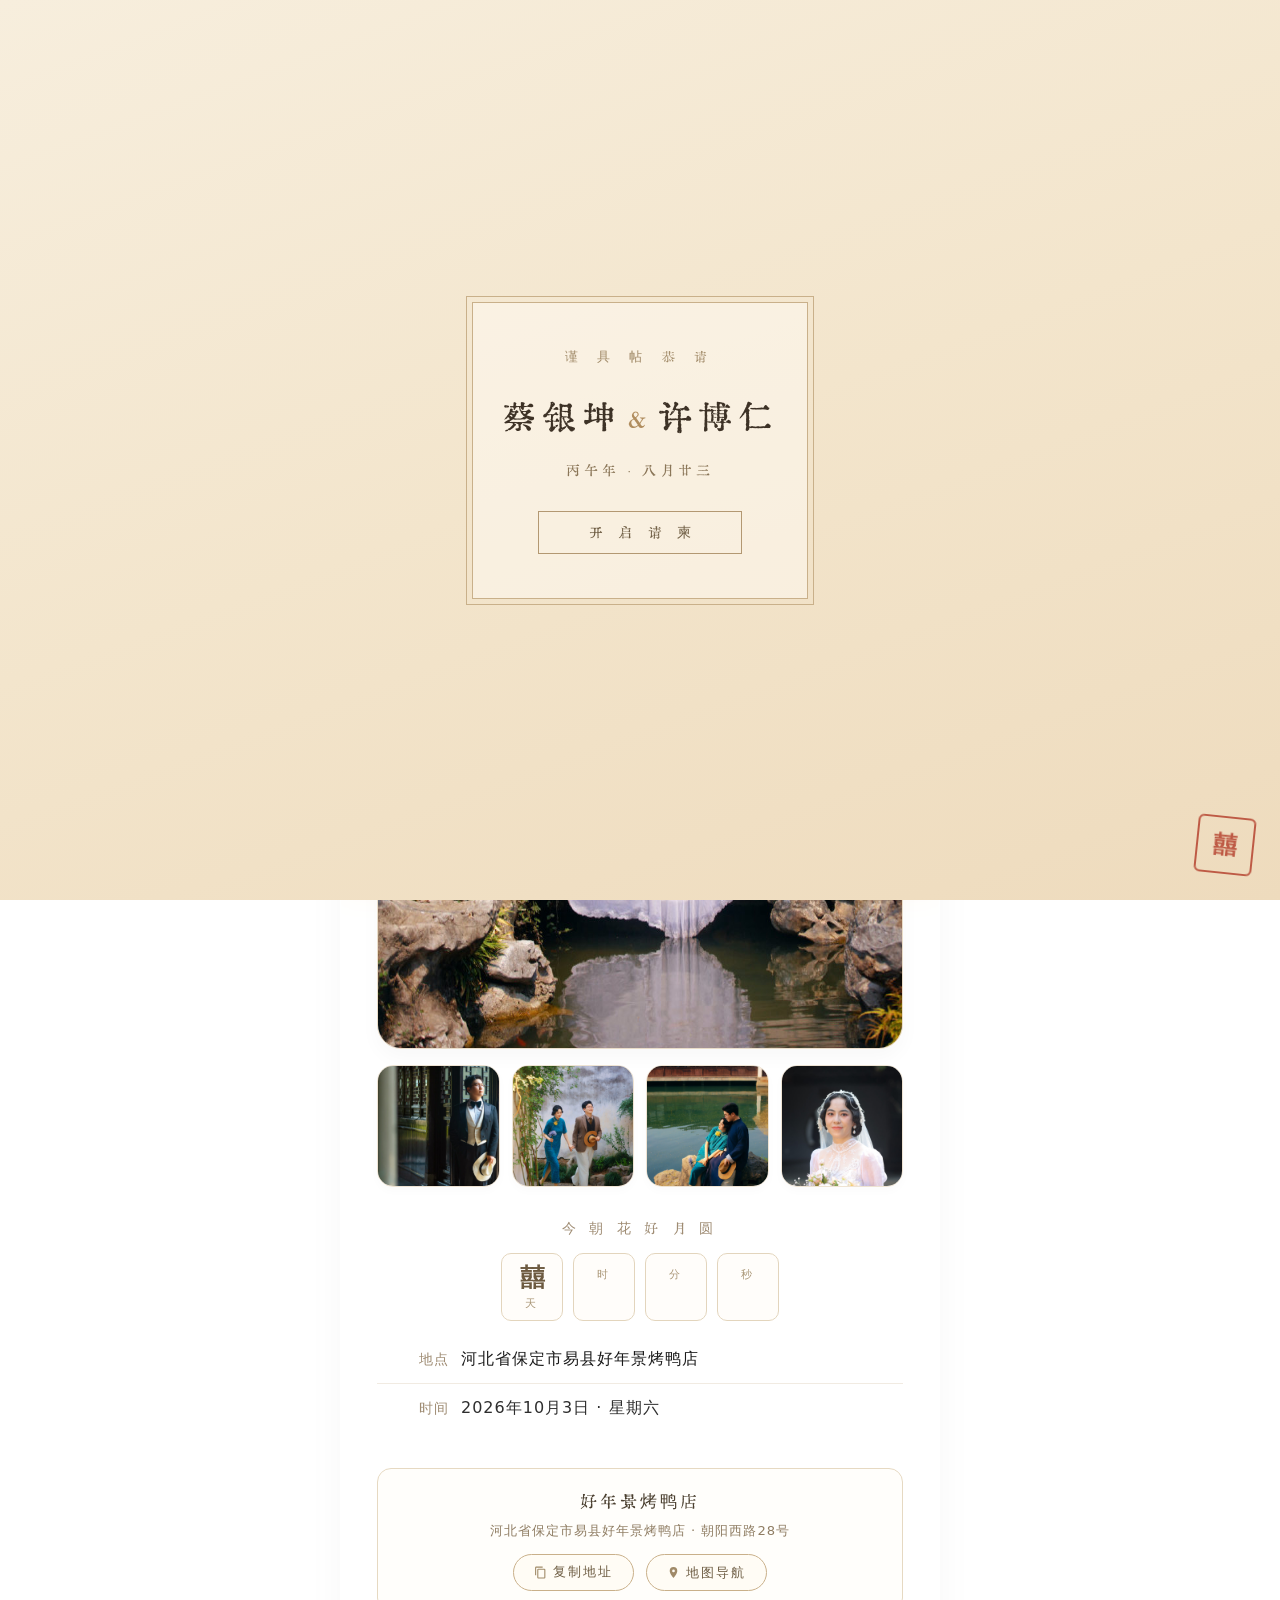
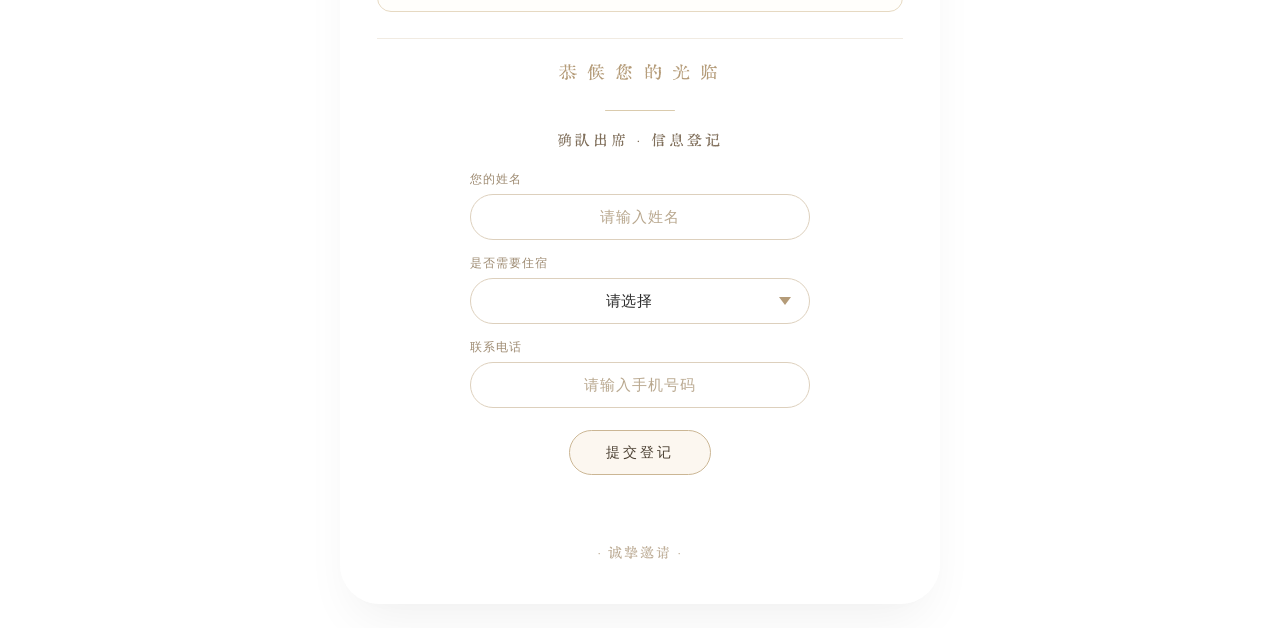
==== index.html @ 0b684275 "地图三选一导航、灯箱翻页修复、酒店名更正 - 导航按钮改为弹出底部选择层：高德/腾讯/百度三选一   （高德腾讯共用 GCJ-02 坐标，百度偏移为 BD-09；微信内无法   直接唤起 App，行业" ====
<!DOCTYPE html>
<html lang="zh-CN">
<head>
    <meta charset="UTF-8">
    <meta name="viewport" content="width=device-width, initial-scale=1.0, maximum-scale=1.0, user-scalable=yes">
    <title>许博仁 & 蔡银坤 · 婚礼邀请</title>
    <meta name="description" content="许博仁 & 蔡银坤 诚邀您参加我们的婚礼 — 2026年10月3日 · 河北省保定市易县好年景烤鸭店">
    <meta name="theme-color" content="#f9ecd9">
    <!-- favicon（内联，无需图片文件） -->
    <link rel="icon" href="data:image/svg+xml,<svg xmlns='http://www.w3.org/2000/svg' viewBox='0 0 100 100'><text y='.9em' font-size='90'>💍</text></svg>">
    <!-- 分享到微信 / QQ / iMessage 时的卡片信息 -->
    <meta property="og:title" content="许博仁 & 蔡银坤 · 婚礼邀请">
    <meta property="og:description" content="2026.10.03 · 河北省保定市易县好年景烤鸭店 · 恭候您的光临">
    <meta property="og:image" content="https://bonn12138.github.io/wedding/assets/images/main.jpg">
    <!-- 古风字体：汇文明朝体（自托管子集，仅加载页面用到的字） -->
    <link rel="stylesheet" href="assets/fonts/huiwen-mincho/index.css">
    <style>
        /* 全局重置 — 纯白到香槟色渐变背景 */
        * {
            margin: 0;
            padding: 0;
            box-sizing: border-box;
        }

        body {
            background: linear-gradient(180deg, #ffffff 0%, #fefcf8 30%, #fdf8f0 60%, #f9ecd9 100%);
            background-attachment: fixed;
            font-family: 'Inter', 'Helvetica Neue', 'PingFang SC', 'Microsoft YaHei', 'Noto Sans SC', system-ui, -apple-system, sans-serif;
            display: flex;
            align-items: center;
            justify-content: center;
            min-height: 100vh;
            padding: 24px 16px;
            line-height: 1.5;
            color: #2c2c2c;
            -webkit-font-smoothing: antialiased;
            -moz-osx-font-smoothing: grayscale;
        }

        /* 主卡片 — 半透明白，与渐变融合，纯净优雅 */
        .invitation-card {
            max-width: 600px;
            width: 100%;
            background-color: rgba(255, 255, 255, 0.78);
            backdrop-filter: blur(14px);
            -webkit-backdrop-filter: blur(14px);
            border-radius: 40px;
            box-shadow: 0 25px 50px -12px rgba(0, 0, 0, 0.06), 0 10px 30px -8px rgba(0, 0, 0, 0.02);
            padding: 44px 36px 40px;
            text-align: center;
            transition: all 0.2s ease;
            border: 1px solid rgba(255, 255, 255, 0.8);
        }

        /* 顶部装饰线 */
        .ornament {
            margin: 0 auto 28px;
            width: 48px;
            height: 2px;
            background: #d9c6a9;
            border-radius: 2px;
        }

        /* 新人姓名 — clamp 随屏自适应，窄屏自动缩小不折行 */
        .couple-names {
            font-size: clamp(1.55rem, 8vw, 3rem);
            font-weight: 400;
            letter-spacing: clamp(2px, 1.1vw, 5px);
            color: #1e1e1e;
            line-height: 1.2;
            margin-bottom: 16px;
            font-family: 'Huiwen Mincho', 'Cormorant Garamond', 'Times New Roman', 'Songti SC', serif;
            text-transform: uppercase;
            white-space: nowrap;
        }

        .couple-names span {
            display: inline-block;
            margin: 0 clamp(3px, 1.5vw, 8px);
            font-weight: 300;
            color: #c2a57a;
            font-size: 0.73em;
            transform: translateY(-2px);
        }

        /* 日期 */
        .wedding-date {
            font-size: 1.1rem;
            font-weight: 400;
            letter-spacing: 6px;
            color: #777;
            margin-bottom: 28px;
            text-transform: uppercase;
            font-family: 'Huiwen Mincho', 'Noto Serif SC', 'Songti SC', serif;
        }

        /* 农历日期行 — 香槟色调，柔和居中 */
        .lunar-date {
            font-size: 0.9rem;
            font-weight: 400;
            letter-spacing: 2px;
            color: #b49b78;
            margin-top: -16px;
            margin-bottom: 28px;
            font-family: 'Huiwen Mincho', 'Noto Serif SC', 'Songti SC', serif;
        }

        /* 照片区域 — 主次分明布局 */
        .photo-gallery {
            width: 100%;
            margin-bottom: 32px;
            display: flex;
            flex-direction: column;
            gap: 16px;
        }

        /* 主照片 — 有图时显示图片（框随图片比例自适应），无图时显示占位样式 */
        .main-photo {
            width: 100%;
            min-height: 280px;
            background: #faf5ed;
            border-radius: 24px;
            border: 1px solid #e9dcc8;
            box-shadow: 0 8px 20px rgba(0,0,0,0.03);
            display: flex;
            flex-direction: column;
            align-items: center;
            justify-content: center;
            color: #b5a18a;
            font-size: 1rem;
            letter-spacing: 1.5px;
            transition: transform 0.2s;
            padding: 20px;
            overflow: hidden;
        }

        .main-photo i {
            font-style: normal;
            font-size: 2.8rem;
            margin-bottom: 12px;
            color: #cdba9d;
            font-weight: 200;
            line-height: 1;
        }
        .main-photo span {
            font-size: 0.8rem;
            color: #bba88d;
        }

        /* 照片加载成功后的显示规则（主图与副图通用） */
        .main-photo img,
        .secondary-photo img {
            display: none;
            width: 100%;
            height: 100%;
            object-fit: cover;
        }
        /* 主图：高度跟随图片比例自适应（副图仍固定 1:1 方框裁切） */
        .main-photo img {
            height: auto;
        }
        .main-photo.has-photo,
        .secondary-photo.has-photo {
            padding: 0;
            background: none;
        }
        .main-photo.has-photo img,
        .secondary-photo.has-photo img {
            display: block;
        }
        .main-photo.has-photo :not(img),
        .secondary-photo.has-photo :not(img) {
            display: none;
        }

        /* 次要照片 — 四张整齐排列 */
        .secondary-photos {
            display: grid;
            grid-template-columns: repeat(4, 1fr);
            gap: 12px;
            width: 100%;
        }

        .secondary-photo {
            aspect-ratio: 1 / 1;
            background: #faf7f0;
            border-radius: 16px;
            border: 1px solid #eee3d3;
            display: flex;
            flex-direction: column;
            align-items: center;
            justify-content: center;
            color: #b5a18a;
            font-size: 0.65rem;
            letter-spacing: 1px;
            box-shadow: 0 4px 10px rgba(0,0,0,0.02);
            transition: transform 0.2s;
            padding: 8px;
            text-align: center;
            overflow: hidden;
        }

        .secondary-photo i {
            font-style: normal;
            font-size: 1.5rem;
            margin-bottom: 4px;
            color: #cdba9d;
            font-weight: 200;
        }

        .secondary-photo span {
            font-size: 0.6rem;
            color: #bbaa93;
            line-height: 1.3;
        }

        /* 婚礼信息 */
        .details {
            text-align: left;
            margin-bottom: 28px;
            background: transparent;
            padding: 8px 0;
        }

        .detail-item {
            display: flex;
            align-items: baseline;
            justify-content: center;
            gap: 12px;
            font-size: 1rem;
            padding: 12px 0;
            color: #3a3a3a;
            border-bottom: 1px solid rgba(210, 190, 160, 0.3);
        }

        .detail-item:last-of-type {
            border-bottom: none;
        }

        .detail-label {
            font-weight: 500;
            letter-spacing: 1px;
            color: #9e8b72;
            min-width: 72px;
            text-align: right;
            font-size: 0.9rem;
        }

        .detail-value {
            font-weight: 400;
            color: #2e2e2e;
            letter-spacing: 1px;
            text-align: left;
            flex: 1;
        }

        .location-highlight {
            font-weight: 500;
            color: #1a1a1a;
        }

        /* 恭候光临 — 独立香槟色居中区块 */
        .greeting-line {
            margin: 20px 0 10px;
            font-size: 1.1rem;
            letter-spacing: 3px;
            color: #b49b78;      /* 香槟色调 */
            font-weight: 400;
            text-align: center;  /* 居中 */
            border-top: 1px solid rgba(210, 190, 160, 0.3);
            padding-top: 20px;
            font-family: 'Huiwen Mincho', 'Noto Serif SC', 'Songti SC', serif;
        }

        /* 右上角背景音乐浮动按钮 — 封面开启后再浮现 */
        .music-btn {
            position: fixed;
            top: 18px;
            right: 18px;
            width: 42px;
            height: 42px;
            border-radius: 50%;
            background: rgba(255, 255, 255, 0.72);
            backdrop-filter: blur(10px);
            -webkit-backdrop-filter: blur(10px);
            border: 1px solid rgba(217, 198, 169, 0.85);
            display: flex;
            align-items: center;
            justify-content: center;
            cursor: pointer;
            z-index: 850;              /* 高于花瓣层(800)，低于灯箱(950) */
            box-shadow: 0 4px 14px rgba(0, 0, 0, 0.07);
            user-select: none;
            -webkit-tap-highlight-color: transparent;
            opacity: 0;
            visibility: hidden;
            /* 开启封面后延迟浮现（等封面淡出完成），延迟只作用于 opacity/visibility */
            transition: opacity 0.5s ease 0.9s, visibility 0.5s ease 0.9s,
                        background 0.25s ease, border-color 0.25s ease, transform 0.25s ease;
        }

        body.cover-opened .music-btn {
            opacity: 1;
            visibility: visible;
        }

        .music-btn:hover {
            background: rgba(255, 252, 246, 0.92);
            border-color: #bfa888;
        }

        .music-btn:active {
            transform: scale(0.94);
        }

        .music-btn svg {
            width: 18px;
            height: 18px;
            fill: #b49b78;
            opacity: 0.55;
            transition: opacity 0.25s ease;
        }

        /* 播放中：音符点亮并旋转 */
        .music-btn.playing svg {
            opacity: 1;
            animation: music-spin 4s linear infinite;
        }

        @keyframes music-spin {
            from { transform: rotate(0deg); }
            to { transform: rotate(360deg); }
        }

        .divider-light {
            width: 70px;
            height: 1.5px;
            background: #dacbad;
            margin: 24px auto 18px;
            border-radius: 1px;
        }

        /* RSVP 区域 */
        .rsvp-section {
            margin-top: 8px;
        }

        .rsvp-title {
            font-size: 0.95rem;
            letter-spacing: 3px;
            color: #7f6e5a;
            margin-bottom: 18px;
            font-weight: 400;
            text-transform: uppercase;
            font-family: 'Huiwen Mincho', 'Noto Serif SC', 'Songti SC', serif;
        }

        .form-grid {
            display: flex;
            flex-direction: column;
            gap: 14px;
            align-items: center;
        }

        .input-row {
            display: flex;
            flex-direction: column;
            width: 100%;
            max-width: 340px;
            gap: 6px;
        }

        .input-label {
            font-size: 0.75rem;
            letter-spacing: 1px;
            color: #9e8b72;
            text-align: left;
        }

        .name-input,
        .phone-input,
        .select-input {
            width: 100%;
            padding: 13px 18px;
            border: 1px solid #ddd0bd;
            border-radius: 40px;
            font-size: 0.95rem;
            letter-spacing: 0.5px;
            text-align: center;
            background: rgba(255, 255, 255, 0.8);
            color: #2c2c2c;
            outline: none;
            transition: all 0.25s ease;
            font-family: inherit;
            backdrop-filter: blur(4px);
            appearance: none;
            -webkit-appearance: none;
            cursor: pointer;
        }

        .name-input::placeholder,
        .phone-input::placeholder {
            color: #b9a88f;
            letter-spacing: 1px;
            font-weight: 300;
        }

        .name-input:focus,
        .phone-input:focus,
        .select-input:focus {
            border-color: #bfa888;
            background: #ffffff;
            box-shadow: 0 0 0 4px rgba(190, 168, 136, 0.1);
        }

        .select-input {
            background-image: url('data:image/svg+xml;utf8,<svg xmlns="http://www.w3.org/2000/svg" width="12" height="8" viewBox="0 0 12 8"><path fill="%23b49b78" d="M6 8L0 0h12z"/></svg>');
            background-repeat: no-repeat;
            background-position: right 18px center;
            padding-right: 40px;
        }

        .submit-btn {
            background: #ffffffd9;
            border: 1px solid #cbb694;
            color: #4a3f31;
            padding: 12px 36px;
            border-radius: 40px;
            font-size: 0.9rem;
            letter-spacing: 3px;
            font-weight: 500;
            cursor: pointer;
            transition: all 0.3s ease;
            text-transform: uppercase;
            background: #fcf7f0;
            margin-top: 8px;
            width: fit-content;
            font-family: inherit;
            backdrop-filter: blur(4px);
        }

        .submit-btn:hover {
            background: #f7efe4;
            border-color: #ae9472;
            letter-spacing: 4px;
        }

        .submit-btn:active {
            background: #efe3d3;
            transform: scale(0.98);
        }

        .submit-btn:disabled {
            opacity: 0.6;
            cursor: wait;
            letter-spacing: 3px;
        }

        .submission-message {
            margin-top: 18px;
            font-size: 0.85rem;
            color: #6b5d4b;
            letter-spacing: 1px;
            min-height: 24px;
            transition: opacity 0.3s;
            text-align: center;
        }

        .footer-note {
            margin-top: 26px;
            font-size: 0.85rem;
            letter-spacing: 2px;
            color: #bcab94;
            text-transform: uppercase;
            font-family: 'Huiwen Mincho', 'Noto Serif SC', 'Songti SC', serif;
        }

        /* ===== 中式古典元素 ===== */

        /* 开屏封面 — 卷轴信封 */
        .cover-screen {
            position: fixed;
            inset: 0;
            z-index: 900;
            display: flex;
            align-items: center;
            justify-content: center;
            background: linear-gradient(160deg, #f7eedd 0%, #f3e5cc 50%, #eedbbd 100%);
            transition: opacity 0.9s ease, visibility 0.9s;
        }

        .cover-screen.opened {
            opacity: 0;
            visibility: hidden;
            pointer-events: none;
        }

        .cover-inner {
            text-align: center;
            padding: 48px 32px;
            max-width: 400px;
            width: 100%;
            animation: cover-in 1.4s ease both;
        }

        @keyframes cover-in {
            from { opacity: 0; transform: translateY(26px) scale(0.97); }
            to { opacity: 1; transform: none; }
        }

        .cover-frame {
            border: 1px solid #c9b08a;
            outline: 1px solid #c9b08a;
            outline-offset: 5px;
            padding: 44px 28px;
            background: rgba(255, 252, 245, 0.5);
        }

        .cover-kicker {
            font-size: 0.8rem;
            letter-spacing: 8px;
            color: #a08a68;
            margin-bottom: 26px;
            font-family: 'Huiwen Mincho', 'Noto Serif SC', serif;
        }

        .cover-names {
            font-size: 2.1rem;
            letter-spacing: 6px;
            color: #3d3226;
            margin-bottom: 8px;
            font-family: 'Huiwen Mincho', 'Noto Serif SC', serif;
            white-space: nowrap;
        }

        .cover-names .amp {
            color: #b08d5e;
            font-size: 0.72em;
            margin: 0 6px;
        }

        .cover-date {
            font-size: 0.85rem;
            letter-spacing: 4px;
            color: #8a7658;
            margin-top: 18px;
            font-family: 'Huiwen Mincho', 'Noto Serif SC', serif;
        }

        .cover-open-btn {
            margin-top: 30px;
            padding: 11px 44px;
            background: transparent;
            border: 1px solid #b39872;
            color: #6d5c42;
            font-size: 0.9rem;
            letter-spacing: 6px;
            font-family: 'Huiwen Mincho', 'Noto Serif SC', serif;
            cursor: pointer;
            transition: all 0.3s ease;
            text-indent: 6px; /* 抵消 letter-spacing 让文字视觉居中 */
        }

        .cover-open-btn:hover {
            background: rgba(179, 152, 114, 0.12);
            letter-spacing: 8px;
        }

        .cover-seal {
            position: absolute;
            right: 26px;
            bottom: 26px;
            width: 58px;
            height: 58px;
            border: 2px solid #b5432f;
            border-radius: 6px;
            color: #b5432f;
            font-size: 1.5rem;
            font-weight: 700;
            display: flex;
            align-items: center;
            justify-content: center;
            transform: rotate(6deg);
            font-family: 'Huiwen Mincho', 'Noto Serif SC', serif;
            opacity: 0.85;
            user-select: none;
        }

        /* 卷轴展开后的入场 */
        .invitation-card {
            animation: card-rise 1s ease both;
            animation-delay: 0.15s;
        }

        .cover-screen.opened ~ main.invitation-card,
        body.cover-opened .invitation-card {
            animation: card-rise 1.1s cubic-bezier(0.22, 0.8, 0.36, 1) both;
        }

        @keyframes card-rise {
            from { opacity: 0; transform: translateY(40px); }
            to { opacity: 1; transform: none; }
        }

        /* 飘落花瓣画布 */
        #petalsCanvas {
            position: fixed;
            inset: 0;
            z-index: 800;
            pointer-events: none;
            display: none;
        }

        /* 倒计时 */
        .countdown-section {
            margin: 26px 0 6px;
            text-align: center;
        }

        .countdown-title {
            font-size: 0.85rem;
            letter-spacing: 5px;
            color: #9e8b72;
            margin-bottom: 14px;
            font-family: 'Huiwen Mincho', 'Noto Serif SC', serif;
        }

        .countdown-grid {
            display: flex;
            justify-content: center;
            gap: 10px;
        }

        .count-cell {
            min-width: 62px;
            padding: 10px 6px 8px;
            background: rgba(255, 253, 248, 0.75);
            border: 1px solid #e3d5bd;
            border-radius: 10px;
        }

        .count-num {
            font-size: 1.55rem;
            font-weight: 600;
            color: #6d5a40;
            line-height: 1.15;
            font-variant-numeric: tabular-nums;
            font-family: 'Huiwen Mincho', 'Noto Serif SC', serif;
        }

        .count-label {
            font-size: 0.68rem;
            letter-spacing: 3px;
            color: #ab9878;
            margin-top: 3px;
        }

        /* 地址卡 + 导航 */
        .venue-card {
            margin: 6px 0 26px;
            padding: 20px 22px;
            border: 1px solid #e6d9c2;
            border-radius: 14px;
            background: rgba(255, 253, 248, 0.6);
            text-align: center;
        }

        .venue-name {
            font-size: 1.05rem;
            letter-spacing: 3px;
            color: #4a3f2f;
            margin-bottom: 6px;
            font-family: 'Huiwen Mincho', 'Noto Serif SC', serif;
        }

        .venue-addr {
            font-size: 0.82rem;
            color: #8f7d63;
            letter-spacing: 1px;
            margin-bottom: 14px;
        }

        .venue-actions {
            display: flex;
            justify-content: center;
            gap: 12px;
            flex-wrap: wrap;
        }

        .venue-btn {
            display: inline-flex;
            align-items: center;
            gap: 6px;
            padding: 8px 20px;
            font-size: 0.8rem;
            letter-spacing: 2px;
            border-radius: 30px;
            border: 1px solid #c9b08a;
            background: rgba(255, 252, 246, 0.9);
            color: #6d5c42;
            cursor: pointer;
            transition: all 0.25s ease;
            text-decoration: none;
            -webkit-tap-highlight-color: transparent;
            font-family: inherit;
        }

        .venue-btn:hover {
            background: #f7efdf;
            border-color: #b39872;
        }

        .venue-btn:active {
            transform: scale(0.96);
        }

        .venue-btn svg {
            width: 13px;
            height: 13px;
            fill: #a08a68;
        }

        /* 照片灯箱 */
        .lightbox {
            position: fixed;
            inset: 0;
            z-index: 950;
            background: rgba(24, 20, 14, 0.92);
            display: none;
            align-items: center;
            justify-content: center;
            flex-direction: column;
            padding: 20px;
        }

        .lightbox.show {
            display: flex;
            animation: lb-in 0.3s ease;
        }

        @keyframes lb-in {
            from { opacity: 0; }
            to { opacity: 1; }
        }

        .lightbox img {
            max-width: 100%;
            max-height: 76vh;
            border-radius: 8px;
            box-shadow: 0 18px 60px rgba(0, 0, 0, 0.5);
            object-fit: contain;
        }

        .lightbox-caption {
            color: #cbb994;
            font-size: 0.82rem;
            letter-spacing: 3px;
            margin-top: 16px;
            font-family: 'Huiwen Mincho', 'Noto Serif SC', serif;
        }

        .lightbox-close {
            position: absolute;
            top: 18px;
            right: 20px;
            width: 38px;
            height: 38px;
            border-radius: 50%;
            border: 1px solid rgba(203, 185, 148, 0.5);
            background: rgba(255, 255, 255, 0.08);
            color: #d8c8a4;
            font-size: 1.15rem;
            line-height: 1;
            cursor: pointer;
        }

        .lightbox-nav {
            position: absolute;
            top: 50%;
            transform: translateY(-50%);
            width: 42px;
            height: 42px;
            border-radius: 50%;
            border: 1px solid rgba(203, 185, 148, 0.4);
            background: rgba(255, 255, 255, 0.08);
            color: #d8c8a4;
            font-size: 1.2rem;
            cursor: pointer;
        }

        .lightbox-prev { left: 14px; }
        .lightbox-next { right: 14px; }

        /* 可点击照片的提示光标 */
        .main-photo.has-photo,
        .secondary-photo.has-photo {
            cursor: zoom-in;
        }

        /* 地图选择层 */
        .map-picker {
            position: fixed;
            inset: 0;
            z-index: 960;
            background: rgba(24, 20, 14, 0.55);
            display: none;
            align-items: flex-end;
            justify-content: center;
        }

        .map-picker.show {
            display: flex;
            animation: mp-in 0.25s ease;
        }

        @keyframes mp-in {
            from { opacity: 0; }
            to { opacity: 1; }
        }

        .map-picker-panel {
            background: #fffcf5;
            width: 100%;
            max-width: 420px;
            border-radius: 22px 22px 0 0;
            padding: 26px 22px 20px;
            text-align: center;
            animation: mp-up 0.3s ease;
        }

        @keyframes mp-up {
            from { transform: translateY(40px); }
            to { transform: none; }
        }

        .map-picker-title {
            font-size: 0.9rem;
            letter-spacing: 4px;
            color: #6d5c42;
            margin-bottom: 20px;
            font-family: 'Huiwen Mincho', 'Noto Serif SC', serif;
        }

        .map-picker-list {
            display: flex;
            flex-direction: column;
            gap: 10px;
        }

        .map-picker-list a {
            display: flex;
            align-items: center;
            gap: 14px;
            padding: 13px 18px;
            border: 1px solid #e6d9c2;
            border-radius: 14px;
            text-decoration: none;
            background: rgba(255, 255, 255, 0.7);
            transition: background 0.2s ease;
        }

        .map-picker-list a:hover {
            background: #f7efdf;
        }

        .map-icon {
            width: 38px;
            height: 38px;
            border-radius: 10px;
            color: #fff;
            font-size: 1.05rem;
            font-weight: 600;
            display: flex;
            align-items: center;
            justify-content: center;
            flex-shrink: 0;
        }

        .map-amap { background: #0095ff; }
        .map-qq   { background: #12c2a3; }
        .map-baidu { background: #3385ff; }

        .map-name {
            font-size: 0.95rem;
            letter-spacing: 2px;
            color: #3d3226;
        }

        .map-picker-cancel {
            margin-top: 14px;
            width: 100%;
            padding: 11px;
            border: none;
            border-radius: 14px;
            background: transparent;
            color: #a08a68;
            font-size: 0.9rem;
            letter-spacing: 4px;
            cursor: pointer;
            font-family: inherit;
        }

        .map-picker-cancel:hover {
            background: rgba(160, 138, 104, 0.08);
        }

        /* 响应式 — 姓名字号已由 clamp 自适应，此处不再覆盖 */
        @media (max-width: 480px) {
            .invitation-card {
                padding: 36px 22px 32px;
                border-radius: 28px;
            }
            .wedding-date {
                font-size: 0.9rem;
                letter-spacing: 4px;
            }
            .lunar-date {
                font-size: 0.8rem;
                margin-top: -12px;
                margin-bottom: 24px;
            }
            .main-photo {
                min-height: 220px;
            }
            .secondary-photos {
                gap: 8px;
            }
            .detail-item {
                flex-wrap: wrap;
                justify-content: center;
                gap: 8px;
            }
            .detail-label {
                min-width: auto;
                text-align: center;
                width: 100%;
                margin-bottom: -6px;
            }
            .detail-value {
                text-align: center;
                width: 100%;
            }
            .greeting-line {
                font-size: 1rem;
                letter-spacing: 2px;
            }
            .input-row {
                max-width: 280px;
            }
        }
    </style>
</head>
<body>
    <!-- 开屏封面：卷轴信封，点击「开启」进入请柬并播放音乐 -->
    <div class="cover-screen" id="coverScreen">
        <div class="cover-inner">
            <div class="cover-frame">
                <div class="cover-kicker">谨 具 帖 恭 请</div>
                <div class="cover-names">蔡银坤<span class="amp">&</span>许博仁</div>
                <div class="cover-date">丙午年 · 八月廿三</div>
                <button class="cover-open-btn" id="coverOpenBtn" type="button">开 启 请 柬</button>
            </div>
        </div>
        <div class="cover-seal">囍</div>
    </div>

    <!-- 飘落花瓣画布 -->
    <canvas id="petalsCanvas"></canvas>

    <main class="invitation-card">
        <div class="ornament"></div>

        <!-- 新人姓名 许博仁 & 蔡银坤 -->
        <h1 class="couple-names">
            蔡银坤 <span>&</span> 许博仁 
        </h1>

        <!-- 日期 2026.10.03 及农历 -->
        <div class="wedding-date">
            2026.10.03
        </div>
        <div class="lunar-date">
            农历丙午年 八月廿三 · 星期六
        </div>

        <!-- 照片区域：把照片放入 assets/images/ 即自动显示，无图时显示占位样式 -->
        <div class="photo-gallery" id="photoGallery">
            <div class="main-photo" data-lb="0">
                <img src="assets/images/main.jpg" alt="许博仁与蔡银坤的婚纱照"
                     onload="this.parentElement.classList.add('has-photo')" onerror="this.remove()">
                <i>🖼️</i>
                <span class="ph-text">主婚纱照预留</span>
                <span>放入 assets/images/main.jpg（建议竖版 800×1200）</span>
            </div>
            <div class="secondary-photos">
                <div class="secondary-photo" data-lb="1">
                    <img src="assets/images/photo1.jpg" alt="婚纱照一"
                         onload="this.parentElement.classList.add('has-photo')" onerror="this.remove()">
                    <i>🖼️</i>
                    <span>照片1</span>
                </div>
                <div class="secondary-photo" data-lb="2">
                    <img src="assets/images/photo2.jpg" alt="婚纱照二"
                         onload="this.parentElement.classList.add('has-photo')" onerror="this.remove()">
                    <i>🖼️</i>
                    <span>照片2</span>
                </div>
                <div class="secondary-photo" data-lb="3">
                    <img src="assets/images/photo3.jpg" alt="婚纱照三"
                         onload="this.parentElement.classList.add('has-photo')" onerror="this.remove()">
                    <i>🖼️</i>
                    <span>照片3</span>
                </div>
                <div class="secondary-photo" data-lb="4">
                    <img src="assets/images/photo4.jpg" alt="婚纱照四"
                         onload="this.parentElement.classList.add('has-photo')" onerror="this.remove()">
                    <i>🖼️</i>
                    <span>照片4</span>
                </div>
            </div>
        </div>

        <!-- 婚礼倒计时 -->
        <div class="countdown-section" id="countdownSection">
            <div class="countdown-title">距 花 期 还 有</div>
            <div class="countdown-grid">
                <div class="count-cell"><div class="count-num" id="cdDays">--</div><div class="count-label">天</div></div>
                <div class="count-cell"><div class="count-num" id="cdHours">--</div><div class="count-label">时</div></div>
                <div class="count-cell"><div class="count-num" id="cdMins">--</div><div class="count-label">分</div></div>
                <div class="count-cell"><div class="count-num" id="cdSecs">--</div><div class="count-label">秒</div></div>
            </div>
        </div>

        <!-- 婚礼信息 -->
        <div class="details">
            <div class="detail-item">
                <span class="detail-label">地点</span>
                <span class="detail-value location-highlight">河北省保定市易县好年景烤鸭店</span>
            </div>
            <div class="detail-item">
                <span class="detail-label">时间</span>
                <span class="detail-value">2026年10月3日 · 星期六</span>
            </div>
        </div>

        <!-- 地址卡：复制地址 + 一键导航 -->
        <div class="venue-card">
            <div class="venue-name">好年景烤鸭店</div>
            <div class="venue-addr" id="venueAddr">河北省保定市易县</div>
            <div class="venue-actions">
                <button class="venue-btn" id="copyAddrBtn" type="button">
                    <svg viewBox="0 0 24 24"><path d="M16 1H4a2 2 0 0 0-2 2v14h2V3h12V1zm3 4H8a2 2 0 0 0-2 2v14a2 2 0 0 0 2 2h11a2 2 0 0 0 2-2V7a2 2 0 0 0-2-2zm0 16H8V7h11v14z"/></svg>
                    复制地址
                </button>
                <a class="venue-btn" id="navBtn" href="#" target="_blank" rel="noopener">
                    <svg viewBox="0 0 24 24"><path d="M12 2a7 7 0 0 0-7 7c0 5.25 7 13 7 13s7-7.75 7-13a7 7 0 0 0-7-7zm0 9.5A2.5 2.5 0 1 1 14.5 9 2.5 2.5 0 0 1 12 11.5z"/></svg>
                    地图导航
                </a>
            </div>
        </div>

        <!-- 恭候光临 — 香槟色居中独立行 -->
        <div class="greeting-line">恭 候 您 的 光 临</div>

        <!-- 背景音乐：放入 assets/music/bgm.mp3 后右上角自动出现音乐图标 -->
        <div class="music-btn" id="musicBtn" role="button" aria-label="背景音乐开关" tabindex="0" aria-pressed="false">
            <svg viewBox="0 0 24 24" aria-hidden="true">
                <path d="M12 3v10.55A4 4 0 1 0 14 17V7h4V3h-6z"/>
            </svg>
        </div>

        <div class="divider-light"></div>

        <!-- RSVP 区域：姓名 + 住宿需求 + 联系电话 -->
        <div class="rsvp-section">
            <div class="rsvp-title">确认出席 · 信息登记</div>
            <div class="form-grid">
                <div class="input-row">
                    <label class="input-label" for="guestName">您的姓名</label>
                    <input type="text" id="guestName" class="name-input" placeholder="请输入姓名" autocomplete="name" aria-label="受邀者姓名">
                </div>
                <div class="input-row">
                    <label class="input-label" for="needAccommodation">是否需要住宿</label>
                    <select id="needAccommodation" class="select-input" aria-label="是否需要住宿">
                        <option value="" selected disabled>请选择</option>
                        <option value="需要">需要</option>
                        <option value="不需要">不需要</option>
                        <option value="待定">待定</option>
                    </select>
                </div>
                <div class="input-row">
                    <label class="input-label" for="phoneNumber">联系电话</label>
                    <input type="tel" id="phoneNumber" class="phone-input" placeholder="请输入手机号码" autocomplete="tel" aria-label="联系电话">
                </div>
                <button id="submitFormBtn" class="submit-btn" type="button">提交登记</button>
            </div>
            <div id="confirmationMessage" class="submission-message"></div>
        </div>

        <div class="footer-note">· 诚挚邀请 ·</div>
    </main>

    <!-- 照片灯箱 -->
    <div class="lightbox" id="lightbox" role="dialog" aria-label="照片浏览">
        <button class="lightbox-close" id="lbClose" type="button" aria-label="关闭">×</button>
        <button class="lightbox-nav lightbox-prev" id="lbPrev" type="button" aria-label="上一张">‹</button>
        <img id="lbImg" src="" alt="">
        <div class="lightbox-caption" id="lbCaption"></div>
        <button class="lightbox-nav lightbox-next" id="lbNext" type="button" aria-label="下一张">›</button>
    </div>

    <!-- 地图选择层：高德 / 腾讯 / 百度 -->
    <div class="map-picker" id="mapPicker" role="dialog" aria-label="选择地图">
        <div class="map-picker-panel">
            <div class="map-picker-title">选择地图导航</div>
            <div class="map-picker-list">
                <a data-map="amap" href="#" target="_blank" rel="noopener">
                    <span class="map-icon map-amap">高</span>
                    <span class="map-name">高德地图</span>
                </a>
                <a data-map="qq" href="#" target="_blank" rel="noopener">
                    <span class="map-icon map-qq">腾</span>
                    <span class="map-name">腾讯地图</span>
                </a>
                <a data-map="baidu" href="#" target="_blank" rel="noopener">
                    <span class="map-icon map-baidu">百</span>
                    <span class="map-name">百度地图</span>
                </a>
            </div>
            <button class="map-picker-cancel" id="mapPickerClose" type="button">取消</button>
        </div>
    </div>

    <audio id="bgMusic" loop preload="auto" autoplay style="display: none;">
        <source src="assets/music/bgm.mp3" type="audio/mpeg">
    </audio>

    <script>
        (function() {
            // ----- 获取表单元素 -----
            const nameInput = document.getElementById('guestName');
            const accommodationSelect = document.getElementById('needAccommodation');
            const phoneInput = document.getElementById('phoneNumber');
            const submitBtn = document.getElementById('submitFormBtn');
            const messageDiv = document.getElementById('confirmationMessage');
            const storageKey = 'wedding_guest_details_bodhi_yin';

            // 尝试读取之前保存的信息（如果有）
            function loadStoredData() {
                try {
                    const stored = localStorage.getItem(storageKey);
                    if (stored) {
                        const data = JSON.parse(stored);
                        if (data.name) {
                            nameInput.value = data.name || '';
                            if (data.accommodation) accommodationSelect.value = data.accommodation;
                            if (data.phone) phoneInput.value = data.phone;
                            messageDiv.textContent = `欢迎回来，${data.name}。如需修改信息可直接更新。`;
                            messageDiv.style.color = '#6b5d4b';
                        }
                    }
                } catch (e) {}
            }

            // 提交登记信息：调用同域边缘函数 /api/rsvp 写入 KV 存储
            async function handleSubmit() {
                const rawName = nameInput.value.trim();
                const accommodation = accommodationSelect.value;
                const phone = phoneInput.value.trim();

                // 基本验证
                if (rawName === '') {
                    messageDiv.textContent = '请填写您的姓名。';
                    messageDiv.style.color = '#b33a3a';
                    nameInput.focus();
                    return;
                }
                const namePattern = /^[一-龥A-Za-z\s·.]+$/;
                if (!namePattern.test(rawName)) {
                    messageDiv.textContent = '姓名格式似乎不太对，请使用中文、英文或空格。';
                    messageDiv.style.color = '#b33a3a';
                    return;
                }
                if (accommodation === '') {
                    messageDiv.textContent = '请选择是否需要住宿。';
                    messageDiv.style.color = '#b33a3a';
                    accommodationSelect.focus();
                    return;
                }
                // 电话可选，但如果填写则简单校验
                if (phone !== '') {
                    const phonePattern = /^[0-9+\-\s]{6,20}$/;
                    if (!phonePattern.test(phone)) {
                        messageDiv.textContent = '联系电话格式可能不正确，请检查。';
                        messageDiv.style.color = '#b33a3a';
                        phoneInput.focus();
                        return;
                    }
                }

                // 构建数据对象并本地留档（便于下次回填，也是网络异常时的降级保存）
                const formData = {
                    name: rawName,
                    accommodation: accommodation,
                    phone: phone,
                    timestamp: new Date().toISOString()
                };
                try {
                    localStorage.setItem(storageKey, JSON.stringify(formData));
                } catch (e) {}

                // 提交到服务端；失败时降级为本地保存并提示
                submitBtn.disabled = true;
                try {
                    const res = await fetch('/api/rsvp', {
                        method: 'POST',
                        headers: { 'content-type': 'application/json' },
                        body: JSON.stringify({
                            name: rawName,
                            accommodation: accommodation,
                            phone: phone
                        })
                    });
                    const data = await res.json().catch(() => ({}));

                    if (res.ok && data.ok) {
                        messageDiv.textContent = `感谢您的回复，${rawName}！期待与您相聚。`;
                        messageDiv.style.color = '#3f6e4a';
                    } else {
                        messageDiv.textContent = (data && data.error)
                            ? data.error
                            : '提交暂时没有成功，您的信息已在本机保存，请稍后再试一次。';
                        messageDiv.style.color = '#b33a3a';
                    }
                } catch (e) {
                    // 网络异常或接口未部署（如纯静态托管）：本地保存兜底
                    messageDiv.textContent = '网络不太顺畅，您的信息已在本机保存。请稍后再试，或直接联系新人。';
                    messageDiv.style.color = '#b33a3a';
                } finally {
                    setTimeout(() => { submitBtn.disabled = false; }, 2000);
                }
            }

            submitBtn.addEventListener('click', handleSubmit);

            // 回车提交
            [nameInput, phoneInput].forEach(input => {
                input.addEventListener('keypress', (e) => {
                    if (e.key === 'Enter') {
                        e.preventDefault();
                        handleSubmit();
                    }
                });
            });

            // 加载已有数据
            loadStoredData();

            // ----- 背景音乐控制 -----
            const musicBtn = document.getElementById('musicBtn');
            const bgMusic = document.getElementById('bgMusic');
            let isPlaying = false;

            // 若 bgm.mp3 真实加载失败（如未放置），由 <audio> 的 error 事件隐藏按钮。
            // 不用 fetch HEAD 探测：EdgeOne 预览链接的令牌不随 fetch 转发，会误判 401。
            function hideMusicBtn() {
                musicBtn.style.display = 'none';
            }
            bgMusic.addEventListener('error', hideMusicBtn);
            // source 元素的错误不会冒泡到 audio，需要挂在 source 上
            const bgSource = bgMusic.querySelector('source');
            if (bgSource) bgSource.addEventListener('error', hideMusicBtn);

            function setPlayingUI(playing) {
                if (playing) {
                    musicBtn.classList.add('playing');
                    musicBtn.setAttribute('aria-pressed', 'true');
                } else {
                    musicBtn.classList.remove('playing');
                    musicBtn.setAttribute('aria-pressed', 'false');
                }
            }

            function startMusic() {
                if (isPlaying) return;
                isPlaying = true;
                setPlayingUI(true);
                bgMusic.play().catch(() => {
                    // 自动播放被浏览器拦截：回退为关闭，等首次手势再启动
                    isPlaying = false;
                    setPlayingUI(false);
                });
            }

            function stopMusic() {
                isPlaying = false;
                bgMusic.pause();
                bgMusic.currentTime = 0;
                setPlayingUI(false);
            }

            function toggleMusic() {
                if (isPlaying) {
                    stopMusic();
                } else {
                    startMusic();
                }
            }

            // 默认打开音乐：先尝试自动播放；若被浏览器拦截，则在用户首次点击/触摸页面任意位置时启动
            // <audio autoplay> 与 JS play() 双通道都试，谁先成功算谁的
            startMusic();

            // audio 元素自身 autoplay 成功时（如微信 iOS），同步 UI 状态
            bgMusic.addEventListener('play', () => { isPlaying = true; setPlayingUI(true); });
            bgMusic.addEventListener('pause', () => { if (!bgMusic.ended) { isPlaying = false; setPlayingUI(false); } });

            // 自动播放被拦截时的兜底：首次任意手势（点击/触摸/按键/滚动）即启动
            // 用户明确点音乐按钮关闭时（userMuted 置位）不再自动启动
            let userMuted = false;
            musicBtn.addEventListener('click', () => { userMuted = true; });
            ['click', 'touchstart', 'keydown', 'wheel'].forEach(evt => {
                document.addEventListener(evt, function onFirstGesture() {
                    document.removeEventListener(evt, onFirstGesture);
                    if (!isPlaying && !userMuted) startMusic();
                }, { passive: true });
            });
            // 微信内自动播放的补充通道
            document.addEventListener('WeixinJSBridgeReady', function () {
                if (window.WeixinJSBridge) {
                    WeixinJSBridge.invoke('setKeepScreenOn', {}, function () {});
                }
                startMusic();
            });
            // 已错过 WeixinJSBridgeReady 事件的情况（脚本晚于事件执行）
            if (window.WeixinJSBridge) startMusic();

            musicBtn.addEventListener('click', toggleMusic);
            musicBtn.addEventListener('keydown', (e) => {
                if (e.key === 'Enter' || e.key === ' ') {
                    e.preventDefault();
                    toggleMusic();
                }
            });

            // ----- 开屏封面：点击开启 → 展开请柬 + 启动音乐 + 花瓣 -----
            const coverScreen = document.getElementById('coverScreen');
            const coverOpenBtn = document.getElementById('coverOpenBtn');
            const petalsCanvas = document.getElementById('petalsCanvas');

            let petalsStarted = false;

            function startPetals() {
                if (petalsStarted) return;
                petalsStarted = true;
                petalsCanvas.style.display = 'block';
                const ctx = petalsCanvas.getContext('2d');
                let W, H;
                const PETAL_COUNT = 16;   // 数量克制，避免喧宾夺主

                function resize() {
                    W = petalsCanvas.width = window.innerWidth;
                    H = petalsCanvas.height = window.innerHeight;
                }
                resize();
                window.addEventListener('resize', resize);

                // 花瓣：椭圆 + 旋转 + 摇摆飘落
                const petals = [];
                for (let i = 0; i < PETAL_COUNT; i++) {
                    petals.push({
                        x: Math.random() * window.innerWidth,
                        y: Math.random() * -window.innerHeight,
                        size: 6 + Math.random() * 7,
                        speed: 0.4 + Math.random() * 0.8,
                        sway: 0.5 + Math.random() * 1.2,
                        swaySpeed: 0.008 + Math.random() * 0.012,
                        phase: Math.random() * Math.PI * 2,
                        rot: Math.random() * Math.PI * 2,
                        rotSpeed: (Math.random() - 0.5) * 0.02,
                        hue: 8 + Math.random() * 18,        // 粉白到淡粉
                        alpha: 0.5 + Math.random() * 0.35
                    });
                }

                function draw() {
                    ctx.clearRect(0, 0, W, H);
                    for (const p of petals) {
                        p.phase += p.swaySpeed;
                        p.rot += p.rotSpeed;
                        p.y += p.speed;
                        p.x += Math.sin(p.phase) * p.sway * 0.4;
                        if (p.y > H + 20) {           // 落出底部回到顶部
                            p.y = -20;
                            p.x = Math.random() * W;
                        }
                        ctx.save();
                        ctx.translate(p.x, p.y);
                        ctx.rotate(p.rot);
                        ctx.globalAlpha = p.alpha;
                        // 花瓣形状：两段贝塞尔构成的叶片
                        ctx.beginPath();
                        ctx.moveTo(0, -p.size);
                        ctx.bezierCurveTo(p.size * 0.9, -p.size * 0.5, p.size * 0.7, p.size * 0.6, 0, p.size);
                        ctx.bezierCurveTo(-p.size * 0.7, p.size * 0.6, -p.size * 0.9, -p.size * 0.5, 0, -p.size);
                        ctx.fillStyle = `hsl(${p.hue}, 70%, 88%)`;
                        ctx.fill();
                        ctx.restore();
                    }
                    requestAnimationFrame(draw);
                }
                draw();
            }

            function openCover() {
                coverScreen.classList.add('opened');
                document.body.classList.add('cover-opened');
                startMusic();          // 用户手势内启动音乐，绕过自动播放限制
                startPetals();
            }
            coverOpenBtn.addEventListener('click', openCover);

            // ----- 婚礼倒计时（2026-10-03 12:00 正午，按本地时区） -----
            const WEDDING_TS = new Date('2026-10-03T12:00:00+08:00').getTime();
            const cdEls = {
                d: document.getElementById('cdDays'),
                h: document.getElementById('cdHours'),
                m: document.getElementById('cdMins'),
                s: document.getElementById('cdSecs')
            };
            const pad = n => String(n).padStart(2, '0');

            function tickCountdown() {
                let diff = WEDDING_TS - Date.now();
                const sec = Math.floor(diff / 1000);
                if (sec <= 0) {
                    cdEls.d.textContent = '囍';
                    cdEls.h.textContent = '';
                    cdEls.m.textContent = '';
                    cdEls.s.textContent = '';
                    document.querySelector('.countdown-title').textContent = '今 朝 花 好 月 圆';
                    return;
                }
                cdEls.d.textContent = Math.floor(sec / 86400);
                cdEls.h.textContent = pad(Math.floor(sec / 3600) % 24);
                cdEls.m.textContent = pad(Math.floor(sec / 60) % 60);
                cdEls.s.textContent = pad(sec % 60);
                setTimeout(tickCountdown, 1000 - (Date.now() % 1000));
            }
            tickCountdown();

            // ----- 照片灯箱 -----
            const lb = document.getElementById('lightbox');
            const lbImg = document.getElementById('lbImg');
            const lbCaption = document.getElementById('lbCaption');
            const photoSources = [
                { src: 'assets/images/main.jpg', cap: '主婚纱照' },
                { src: 'assets/images/photo1.jpg', cap: '一' },
                { src: 'assets/images/photo2.jpg', cap: '二' },
                { src: 'assets/images/photo3.jpg', cap: '三' },
                { src: 'assets/images/photo4.jpg', cap: '四' }
            ];
            let lbIndex = 0;
            // 灯箱始终使用完整列表；未加载成功（无 has-photo）的照片在翻页时自动跳过。
            // 是否可显示以页面上 img 的 onload（has-photo 类）为准，不做缓存探测。
            const lbList = photoSources;

            function lbAvailable(i) {
                const el = document.querySelector('[data-lb="' + i + '"]');
                return el && el.classList.contains('has-photo');
            }

            function lbShow(start) {
                if (!lbList.length) return;
                // 从 start 起向后找最近一张实际存在的照片（循环查找；start 先取模归一化）
                let i = ((start % lbList.length) + lbList.length) % lbList.length;
                for (let n = 0; n < lbList.length; n++) {
                    if (lbAvailable(i)) break;
                    i = (i + 1) % lbList.length;
                }
                lbIndex = i;
                lbImg.src = lbList[i].src;
                lbCaption.textContent = lbList[i].cap;
                lb.classList.add('show');
            }
            function lbHide() { lb.classList.remove('show'); }
            document.querySelectorAll('[data-lb]').forEach(el => {
                el.addEventListener('click', () => {
                    if (!el.classList.contains('has-photo')) return;
                    lbShow(Number(el.dataset.lb));   // data-lb 即完整列表的索引
                });
            });
            document.getElementById('lbClose').addEventListener('click', lbHide);
            document.getElementById('lbPrev').addEventListener('click', () => lbShow(lbIndex - 1));
            document.getElementById('lbNext').addEventListener('click', () => lbShow(lbIndex + 1));
            lb.addEventListener('click', (e) => { if (e.target === lb) lbHide(); });
            document.addEventListener('keydown', (e) => {
                if (!lb.classList.contains('show')) return;
                if (e.key === 'Escape') lbHide();
                if (e.key === 'ArrowLeft') lbShow(lbIndex - 1);
                if (e.key === 'ArrowRight') lbShow(lbIndex + 1);
            });

            // ----- 地址卡：复制地址 + 地图导航 -----
            const VENUE_ADDR = '河北省保定市易县好年景烤鸭店 · 朝阳西路28号';
            // 酒店真实坐标（GCJ-02，来自高德分享链接）
            const VENUE = { lat: 39.34814079447526, lng: 115.49771860241889, name: '好年景烤鸭店', addr: '朝阳西路28号' };
            document.getElementById('venueAddr').textContent = VENUE_ADDR;

            // 三家地图定位链接（高德/腾讯同为 GCJ-02 坐标系；百度 BD-09 需偏移换算）
            const bdLat = VENUE.lat + 0.006;       // GCJ-02 → BD-09 近似偏移
            const bdLng = VENUE.lng + 0.0065;
            const NAV_LINKS = {
                amap: 'https://uri.amap.com/marker?position=' + VENUE.lng + ',' + VENUE.lat
                    + '&name=' + encodeURIComponent(VENUE.name) + '&src=wedding&coordinate=gaode',
                qq: 'https://apis.map.qq.com/uri/v1/marker?marker=coord:' + VENUE.lat + ',' + VENUE.lng
                    + ';title:' + encodeURIComponent(VENUE.name) + ';addr:' + encodeURIComponent(VENUE.addr)
                    + '&referer=wedding',
                baidu: 'https://api.map.baidu.com/marker?location=' + bdLat + ',' + bdLng
                    + '&title=' + encodeURIComponent(VENUE.name) + '&content=' + encodeURIComponent(VENUE.addr)
                    + '&coord_type=bd09ll&output=html&src=wedding'
            };

            // 点「地图导航」弹出选择层：三家地图任选
            // 说明：微信内无法探测/唤起地图 App（scheme 被拦截），统一走网页版地图，
            // 网页版自身会引导打开对应 App；外部浏览器点选后由 uri.amap.com 等自动唤起。
            const mapPicker = document.getElementById('mapPicker');
            document.getElementById('navBtn').addEventListener('click', (e) => {
                e.preventDefault();
                mapPicker.classList.add('show');
            });
            document.getElementById('mapPickerClose').addEventListener('click', () => mapPicker.classList.remove('show'));
            mapPicker.addEventListener('click', (e) => { if (e.target === mapPicker) mapPicker.classList.remove('show'); });
            document.querySelectorAll('[data-map]').forEach(a => {
                a.href = NAV_LINKS[a.dataset.map];
                a.addEventListener('click', () => setTimeout(() => mapPicker.classList.remove('show'), 300));
            });

            const copyBtn = document.getElementById('copyAddrBtn');
            copyBtn.addEventListener('click', async () => {
                const done = () => {
                    copyBtn.textContent = '已复制 ✓';
                    setTimeout(() => { copyBtn.innerHTML = '<svg viewBox="0 0 24 24"><path d="M16 1H4a2 2 0 0 0-2 2v14h2V3h12V1zm3 4H8a2 2 0 0 0-2 2v14a2 2 0 0 0 2 2h11a2 2 0 0 0 2-2V7a2 2 0 0 0-2-2zm0 16H8V7h11v14z"/></svg> 复制地址'; }, 1600);
                };
                try {
                    await navigator.clipboard.writeText(VENUE_ADDR);
                    done();
                } catch (e) {
                    // 旧 WebView 降级：execCommand
                    const ta = document.createElement('textarea');
                    ta.value = VENUE_ADDR;
                    ta.style.cssText = 'position:fixed;opacity:0';
                    document.body.appendChild(ta);
                    ta.select();
                    try { document.execCommand('copy'); done(); } catch (e2) {}
                    ta.remove();
                }
            });
        })();
    </script>
</body>
</html>
---- assets/fonts/huiwen-mincho/index.css ----
/* huiwen-mincho subset — 汇文明朝体（修正版）CC0
   字形来源: https://github.com/bosswnx/huiwenmincho-improved */
@font-face {
  font-family: 'Huiwen Mincho';
  font-style: normal;
  font-display: swap;
  font-weight: 400;
  src: url(./files/huiwen-mincho-400-normal.woff2) format('woff2');
}
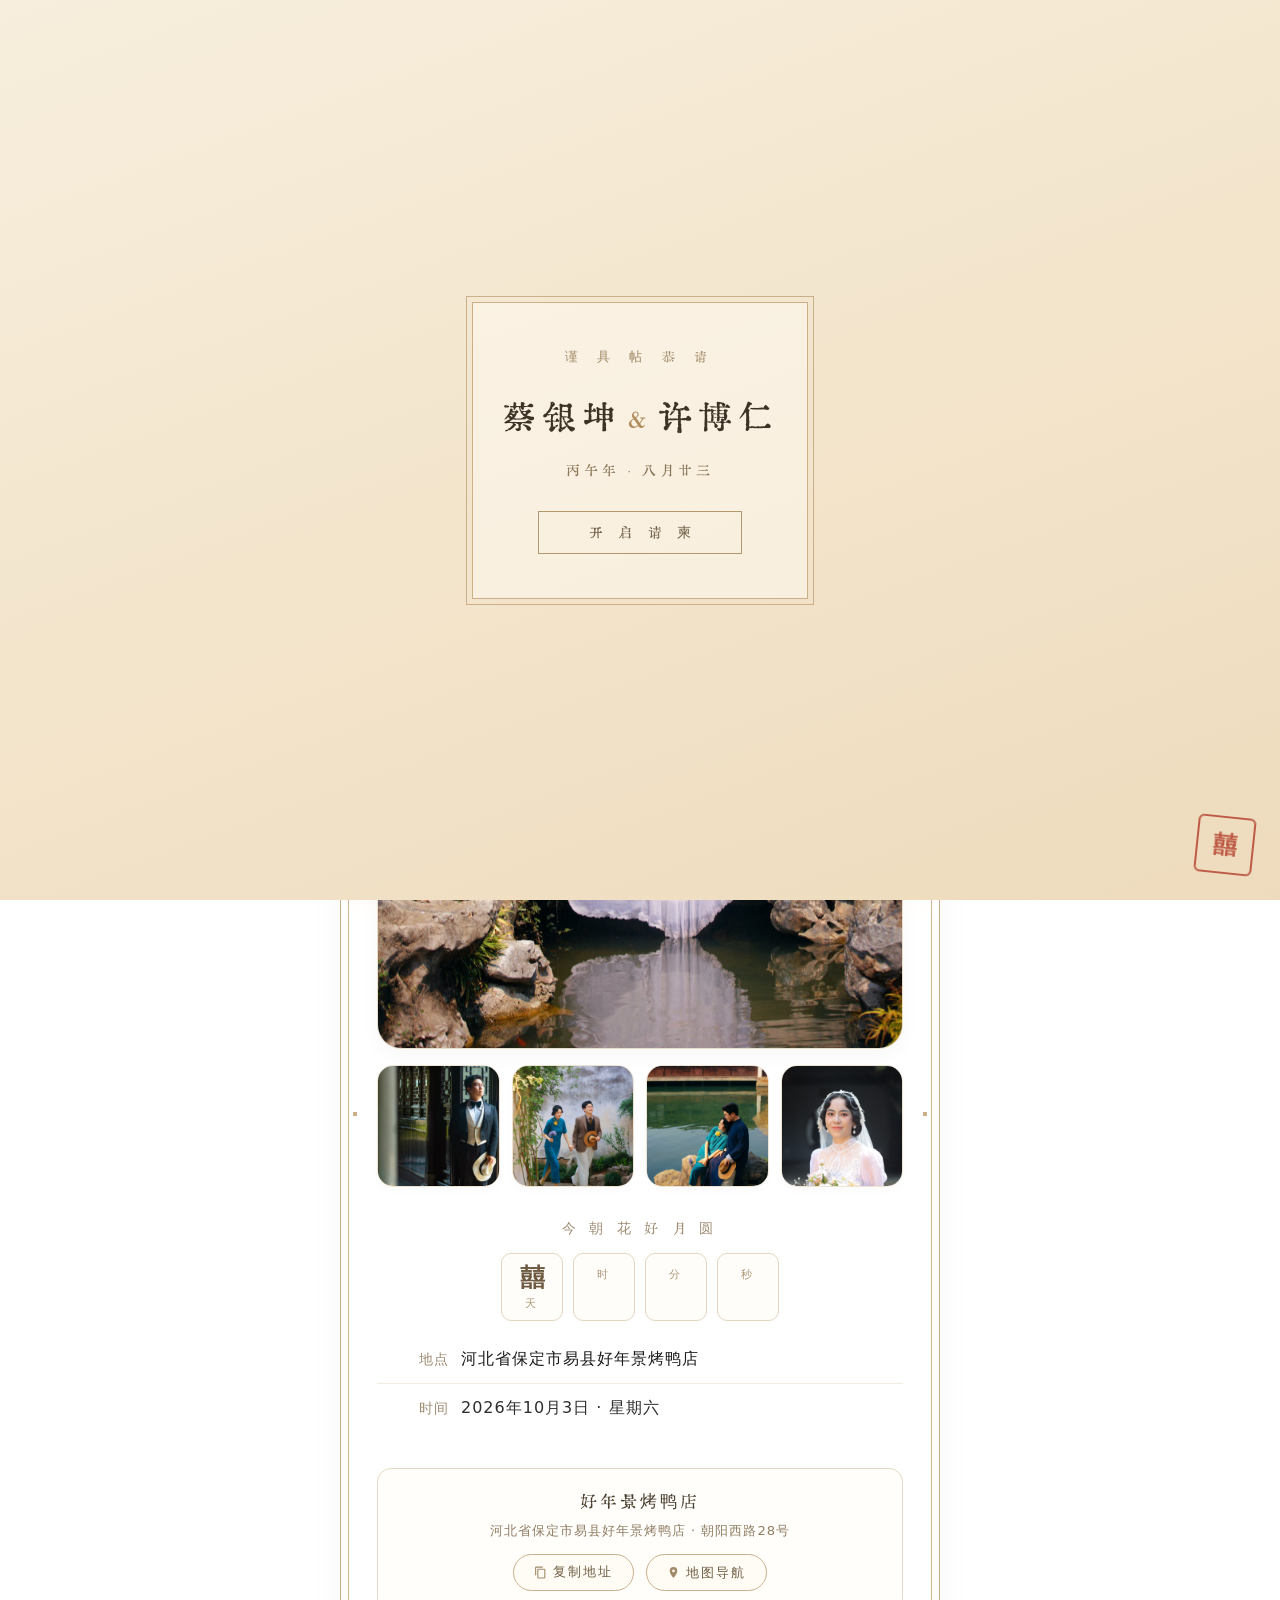
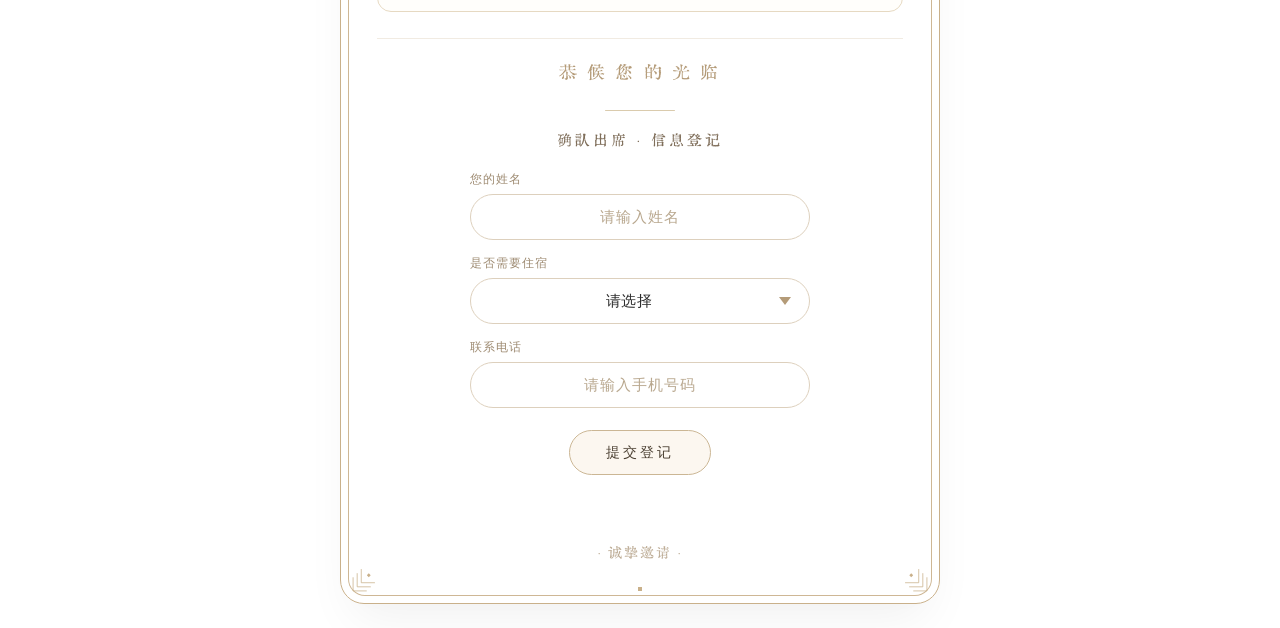
==== commit b1a9d14b: "请柬卡片加金色古典双线框与回纹角饰 Co-Authored-By: Claude Code <noreply@anthropic.com>" ====
--- a/index.html
+++ b/index.html
@@ -37,20 +37,50 @@
             -moz-osx-font-smoothing: grayscale;
         }
 
-        /* 主卡片 — 半透明白，与渐变融合，纯净优雅 */
+        /* 主卡片 — 半透明白，与渐变融合；金色古典双线框：外线 + 内线 + 四角回纹 + 边中菱珠 */
         .invitation-card {
+            position: relative;
             max-width: 600px;
             width: 100%;
             background-color: rgba(255, 255, 255, 0.78);
             backdrop-filter: blur(14px);
             -webkit-backdrop-filter: blur(14px);
-            border-radius: 40px;
+            border-radius: 24px;
+            border: 1.5px solid #c9b08a;
             box-shadow: 0 25px 50px -12px rgba(0, 0, 0, 0.06), 0 10px 30px -8px rgba(0, 0, 0, 0.02);
             padding: 44px 36px 40px;
             text-align: center;
             transition: all 0.2s ease;
-            border: 1px solid rgba(255, 255, 255, 0.8);
-        }
+        }
+
+        /* 内圈细线：与外线平行相隔 7px，四边中点各缀一颗金色菱珠 */
+        .invitation-card::before {
+            content: "";
+            position: absolute;
+            inset: 7px;
+            border: 1px solid rgba(201, 176, 138, 0.9);
+            border-radius: 17px;
+            pointer-events: none;
+            z-index: 1;
+            background:
+                radial-gradient(circle, #c9b08a 0 2.5px, transparent 2.5px) 50% 0 / 12px 12px no-repeat,
+                radial-gradient(circle, #c9b08a 0 2.5px, transparent 2.5px) 50% 100% / 12px 12px no-repeat,
+                radial-gradient(circle, #c9b08a 0 2.5px, transparent 2.5px) 0 50% / 12px 12px no-repeat,
+                radial-gradient(circle, #c9b08a 0 2.5px, transparent 2.5px) 100% 50% / 12px 12px no-repeat;
+        }
+
+        /* 四角回纹角饰 */
+        .frame-corner {
+            position: absolute;
+            width: 30px;
+            height: 30px;
+            z-index: 1;
+            pointer-events: none;
+        }
+        .frame-corner--tl { top: 8px; left: 8px; }
+        .frame-corner--tr { top: 8px; right: 8px; transform: rotate(90deg); }
+        .frame-corner--br { bottom: 8px; right: 8px; transform: rotate(180deg); }
+        .frame-corner--bl { bottom: 8px; left: 8px; transform: rotate(270deg); }
 
         /* 顶部装饰线 */
         .ornament {
@@ -908,7 +938,14 @@
         @media (max-width: 480px) {
             .invitation-card {
                 padding: 36px 22px 32px;
-                border-radius: 28px;
+                border-radius: 18px;
+            }
+            .invitation-card::before {
+                border-radius: 11px;
+            }
+            .frame-corner {
+                width: 26px;
+                height: 26px;
             }
             .wedding-date {
                 font-size: 0.9rem;
@@ -968,6 +1005,10 @@
     <canvas id="petalsCanvas"></canvas>
 
     <main class="invitation-card">
+        <svg class="frame-corner frame-corner--tl" viewBox="0 0 44 44" aria-hidden="true"><g fill="none" stroke="#c9b08a" stroke-width="1.1"><path d="M6 26 L6 6 L26 6"/><path d="M12 32 L12 12 L32 12"/><path d="M18 38 L18 18 L38 18"/></g><rect x="27" y="27" width="4" height="4" fill="#c9b08a" transform="rotate(45 29 29)"/></svg>
+        <svg class="frame-corner frame-corner--tr" viewBox="0 0 44 44" aria-hidden="true"><g fill="none" stroke="#c9b08a" stroke-width="1.1"><path d="M6 26 L6 6 L26 6"/><path d="M12 32 L12 12 L32 12"/><path d="M18 38 L18 18 L38 18"/></g><rect x="27" y="27" width="4" height="4" fill="#c9b08a" transform="rotate(45 29 29)"/></svg>
+        <svg class="frame-corner frame-corner--br" viewBox="0 0 44 44" aria-hidden="true"><g fill="none" stroke="#c9b08a" stroke-width="1.1"><path d="M6 26 L6 6 L26 6"/><path d="M12 32 L12 12 L32 12"/><path d="M18 38 L18 18 L38 18"/></g><rect x="27" y="27" width="4" height="4" fill="#c9b08a" transform="rotate(45 29 29)"/></svg>
+        <svg class="frame-corner frame-corner--bl" viewBox="0 0 44 44" aria-hidden="true"><g fill="none" stroke="#c9b08a" stroke-width="1.1"><path d="M6 26 L6 6 L26 6"/><path d="M12 32 L12 12 L32 12"/><path d="M18 38 L18 18 L38 18"/></g><rect x="27" y="27" width="4" height="4" fill="#c9b08a" transform="rotate(45 29 29)"/></svg>
         <div class="ornament"></div>
 
         <!-- 新人姓名 许博仁 & 蔡银坤 -->
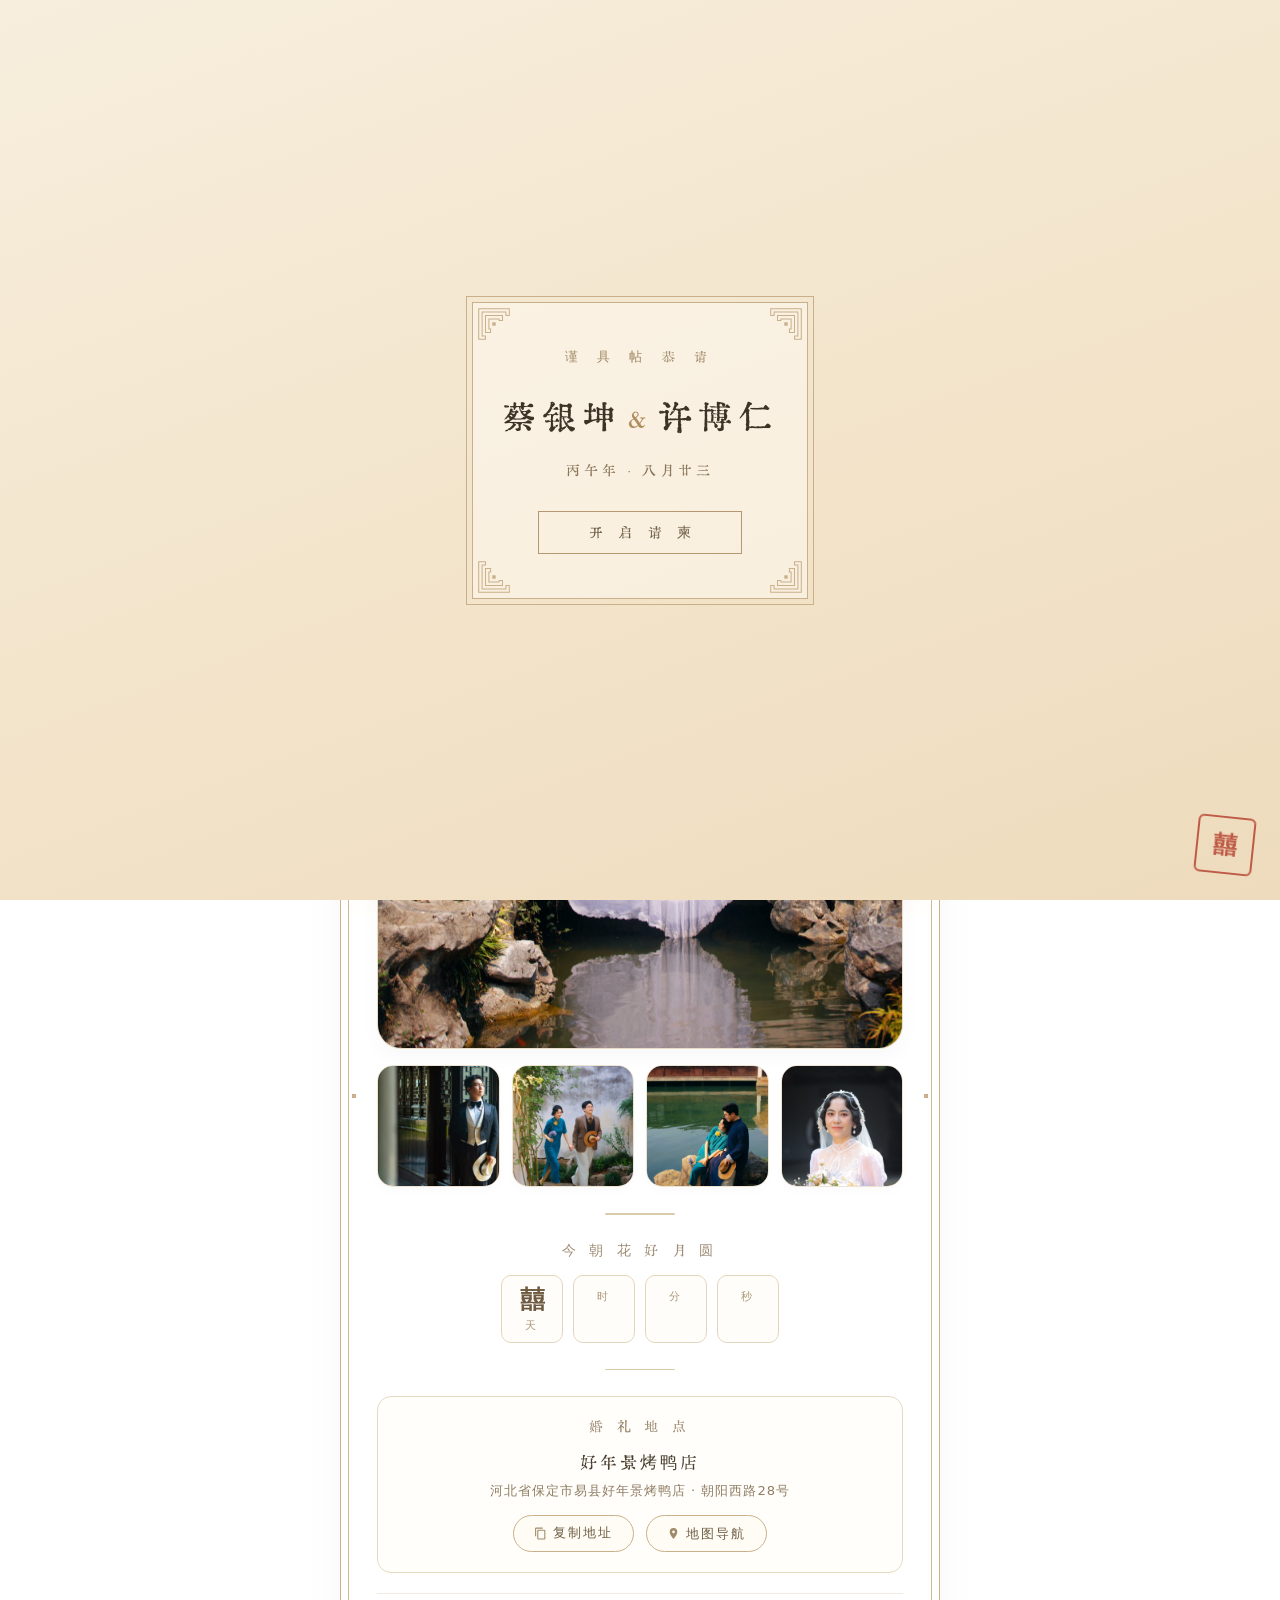
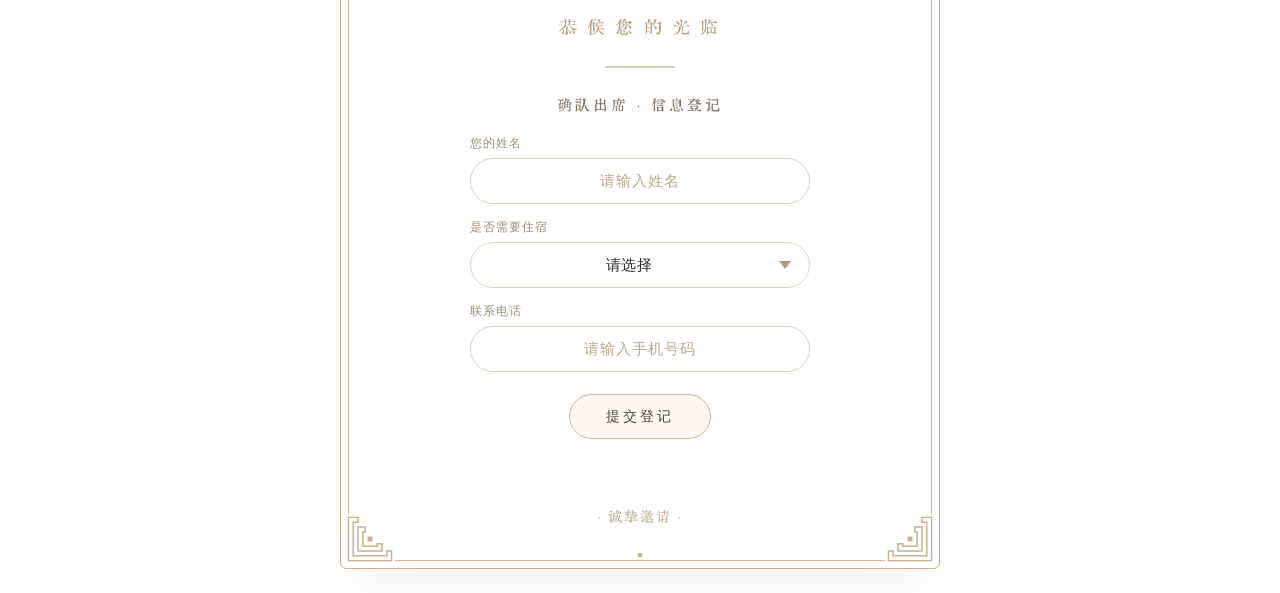
==== commit 49ba5d9f: "角饰升级为开放式双线回纹并同步到开屏封面，区块间统一细线分隔 - 四角角饰改为开放式双线几何回纹（100 viewBox 母版，四角 use 旋转复用） - 请柬外框圆角 24px 收小为 6px，与" ====
--- a/index.html
+++ b/index.html
@@ -37,7 +37,7 @@
             -moz-osx-font-smoothing: grayscale;
         }
 
-        /* 主卡片 — 半透明白，与渐变融合；金色古典双线框：外线 + 内线 + 四角回纹 + 边中菱珠 */
+        /* 主卡片 — 半透明白，与渐变融合；金色古典框：外线 + 四边内线（角部留白）+ 开放式回纹角饰 + 边中菱珠 */
         .invitation-card {
             position: relative;
             max-width: 600px;
@@ -45,7 +45,7 @@
             background-color: rgba(255, 255, 255, 0.78);
             backdrop-filter: blur(14px);
             -webkit-backdrop-filter: blur(14px);
-            border-radius: 24px;
+            border-radius: 6px;
             border: 1.5px solid #c9b08a;
             box-shadow: 0 25px 50px -12px rgba(0, 0, 0, 0.06), 0 10px 30px -8px rgba(0, 0, 0, 0.02);
             padding: 44px 36px 40px;
@@ -53,34 +53,38 @@
             transition: all 0.2s ease;
         }
 
-        /* 内圈细线：与外线平行相隔 7px，四边中点各缀一颗金色菱珠 */
+        /* 内圈细线：与外线平行相隔 7px，仅走四边中部、角部留白交给开放式角饰；
+           四边中点各缀一颗金色菱珠（叠在走线上） */
         .invitation-card::before {
             content: "";
             position: absolute;
             inset: 7px;
-            border: 1px solid rgba(201, 176, 138, 0.9);
-            border-radius: 17px;
             pointer-events: none;
             z-index: 1;
             background:
                 radial-gradient(circle, #c9b08a 0 2.5px, transparent 2.5px) 50% 0 / 12px 12px no-repeat,
                 radial-gradient(circle, #c9b08a 0 2.5px, transparent 2.5px) 50% 100% / 12px 12px no-repeat,
                 radial-gradient(circle, #c9b08a 0 2.5px, transparent 2.5px) 0 50% / 12px 12px no-repeat,
-                radial-gradient(circle, #c9b08a 0 2.5px, transparent 2.5px) 100% 50% / 12px 12px no-repeat;
-        }
-
-        /* 四角回纹角饰 */
+                radial-gradient(circle, #c9b08a 0 2.5px, transparent 2.5px) 100% 50% / 12px 12px no-repeat,
+                linear-gradient(rgba(201, 176, 138, 0.9), rgba(201, 176, 138, 0.9)) 47px 0 / calc(100% - 94px) 1px no-repeat,
+                linear-gradient(rgba(201, 176, 138, 0.9), rgba(201, 176, 138, 0.9)) 47px 100% / calc(100% - 94px) 1px no-repeat,
+                linear-gradient(rgba(201, 176, 138, 0.9), rgba(201, 176, 138, 0.9)) 0 47px / 1px calc(100% - 94px) no-repeat,
+                linear-gradient(rgba(201, 176, 138, 0.9), rgba(201, 176, 138, 0.9)) 100% 47px / 1px calc(100% - 94px) no-repeat;
+        }
+
+        /* 四角角饰：开放式双线几何回纹（100 viewBox 等比缩放，描边 3 → 1.44px）；
+           4.6px 定位让角饰外沿走线（4.6 + 5×0.48 = 7px）与内圈走线齐平衔接 */
         .frame-corner {
             position: absolute;
-            width: 30px;
-            height: 30px;
+            width: 48px;
+            height: 48px;
             z-index: 1;
             pointer-events: none;
         }
-        .frame-corner--tl { top: 8px; left: 8px; }
-        .frame-corner--tr { top: 8px; right: 8px; transform: rotate(90deg); }
-        .frame-corner--br { bottom: 8px; right: 8px; transform: rotate(180deg); }
-        .frame-corner--bl { bottom: 8px; left: 8px; transform: rotate(270deg); }
+        .frame-corner--tl { top: 4.6px; left: 4.6px; }
+        .frame-corner--tr { top: 4.6px; right: 4.6px; transform: rotate(90deg); }
+        .frame-corner--br { bottom: 4.6px; right: 4.6px; transform: rotate(180deg); }
+        .frame-corner--bl { bottom: 4.6px; left: 4.6px; transform: rotate(270deg); }
 
         /* 顶部装饰线 */
         .ornament {
@@ -135,10 +139,9 @@
             font-family: 'Huiwen Mincho', 'Noto Serif SC', 'Songti SC', serif;
         }
 
-        /* 照片区域 — 主次分明布局 */
+        /* 照片区域 — 主次分明布局（底部分隔线自带 26px 间距，此处不再留 margin） */
         .photo-gallery {
             width: 100%;
-            margin-bottom: 32px;
             display: flex;
             flex-direction: column;
             gap: 16px;
@@ -244,50 +247,6 @@
             line-height: 1.3;
         }
 
-        /* 婚礼信息 */
-        .details {
-            text-align: left;
-            margin-bottom: 28px;
-            background: transparent;
-            padding: 8px 0;
-        }
-
-        .detail-item {
-            display: flex;
-            align-items: baseline;
-            justify-content: center;
-            gap: 12px;
-            font-size: 1rem;
-            padding: 12px 0;
-            color: #3a3a3a;
-            border-bottom: 1px solid rgba(210, 190, 160, 0.3);
-        }
-
-        .detail-item:last-of-type {
-            border-bottom: none;
-        }
-
-        .detail-label {
-            font-weight: 500;
-            letter-spacing: 1px;
-            color: #9e8b72;
-            min-width: 72px;
-            text-align: right;
-            font-size: 0.9rem;
-        }
-
-        .detail-value {
-            font-weight: 400;
-            color: #2e2e2e;
-            letter-spacing: 1px;
-            text-align: left;
-            flex: 1;
-        }
-
-        .location-highlight {
-            font-weight: 500;
-            color: #1a1a1a;
-        }
 
         /* 恭候光临 — 独立香槟色居中区块 */
         .greeting-line {
@@ -302,11 +261,12 @@
             font-family: 'Huiwen Mincho', 'Noto Serif SC', 'Songti SC', serif;
         }
 
-        /* 右上角背景音乐浮动按钮 — 封面开启后再浮现 */
+        /* 右上角背景音乐浮动按钮 — 封面开启后再浮现；
+           右移 48px 避开卡片右上角的回纹角饰（角饰宽 48px + 少量间隙） */
         .music-btn {
             position: fixed;
             top: 18px;
-            right: 18px;
+            right: 66px;
             width: 42px;
             height: 42px;
             border-radius: 50%;
@@ -362,11 +322,12 @@
             to { transform: rotate(360deg); }
         }
 
+        /* 区块分隔细线 — 照片墙 / 倒计时 / 地址卡之间通用 */
         .divider-light {
             width: 70px;
             height: 1.5px;
             background: #dacbad;
-            margin: 24px auto 18px;
+            margin: 26px auto;
             border-radius: 1px;
         }
 
@@ -539,12 +500,20 @@
         }
 
         .cover-frame {
+            position: relative;
             border: 1px solid #c9b08a;
             outline: 1px solid #c9b08a;
             outline-offset: 5px;
             padding: 44px 28px;
             background: rgba(255, 252, 245, 0.5);
         }
+
+        /* 卷轴封面四角角饰：与请柬同款回纹，钉在 border 外沿上（outline 外圈不叠饰） */
+        .cover-frame .frame-corner { width: 34px; height: 34px; }
+        .cover-frame .frame-corner--tl { top: 4.2px; left: 4.2px; }
+        .cover-frame .frame-corner--tr { top: 4.2px; right: 4.2px; transform: rotate(90deg); }
+        .cover-frame .frame-corner--br { bottom: 4.2px; right: 4.2px; transform: rotate(180deg); }
+        .cover-frame .frame-corner--bl { bottom: 4.2px; left: 4.2px; transform: rotate(270deg); }
 
         .cover-kicker {
             font-size: 0.8rem;
@@ -641,9 +610,9 @@
             display: none;
         }
 
-        /* 倒计时 */
+        /* 倒计时（上下间距由两条分隔线均分） */
         .countdown-section {
-            margin: 26px 0 6px;
+            margin: 0;
             text-align: center;
         }
 
@@ -686,8 +655,16 @@
         }
 
         /* 地址卡 + 导航 */
+        .venue-title {
+            font-size: 0.85rem;
+            letter-spacing: 5px;
+            color: #9e8b72;
+            margin-bottom: 12px;
+            font-family: 'Huiwen Mincho', 'Noto Serif SC', serif;
+        }
+
         .venue-card {
-            margin: 6px 0 26px;
+            margin: 0;
             padding: 20px 22px;
             border: 1px solid #e6d9c2;
             border-radius: 14px;
@@ -938,14 +915,11 @@
         @media (max-width: 480px) {
             .invitation-card {
                 padding: 36px 22px 32px;
-                border-radius: 18px;
-            }
-            .invitation-card::before {
-                border-radius: 11px;
+                border-radius: 5px;
             }
             .frame-corner {
-                width: 26px;
-                height: 26px;
+                width: 42px;
+                height: 42px;
             }
             .wedding-date {
                 font-size: 0.9rem;
@@ -962,21 +936,6 @@
             .secondary-photos {
                 gap: 8px;
             }
-            .detail-item {
-                flex-wrap: wrap;
-                justify-content: center;
-                gap: 8px;
-            }
-            .detail-label {
-                min-width: auto;
-                text-align: center;
-                width: 100%;
-                margin-bottom: -6px;
-            }
-            .detail-value {
-                text-align: center;
-                width: 100%;
-            }
             .greeting-line {
                 font-size: 1rem;
                 letter-spacing: 2px;
@@ -989,9 +948,22 @@
 </head>
 <body>
     <!-- 开屏封面：卷轴信封，点击「开启」进入请柬并播放音乐 -->
+    <!-- 角饰母版需先于两处使用场景定义（封面与请柬共用 #cornerBracket） -->
+    <svg width="0" height="0" style="position:absolute" aria-hidden="true"><defs>
+        <g id="cornerBracket" fill="none" stroke="#c9b08a" stroke-width="3" stroke-linejoin="miter" stroke-miterlimit="4">
+            <path d="M 5,5 H 95 V 25 H 85 V 15 H 15 V 85 H 25 V 95 H 5 Z"/>
+            <path d="M 25,25 H 75 V 40 H 65 V 35 H 35 V 65 H 40 V 75 H 25 Z"/>
+            <path d="M 45,45 H 55 V 55 H 45 Z" fill="#c9b08a" stroke="none"/>
+        </g>
+    </defs></svg>
+
     <div class="cover-screen" id="coverScreen">
         <div class="cover-inner">
             <div class="cover-frame">
+                <svg class="frame-corner frame-corner--tl" viewBox="0 0 100 100" aria-hidden="true"><use href="#cornerBracket"/></svg>
+                <svg class="frame-corner frame-corner--tr" viewBox="0 0 100 100" aria-hidden="true"><use href="#cornerBracket"/></svg>
+                <svg class="frame-corner frame-corner--br" viewBox="0 0 100 100" aria-hidden="true"><use href="#cornerBracket"/></svg>
+                <svg class="frame-corner frame-corner--bl" viewBox="0 0 100 100" aria-hidden="true"><use href="#cornerBracket"/></svg>
                 <div class="cover-kicker">谨 具 帖 恭 请</div>
                 <div class="cover-names">蔡银坤<span class="amp">&</span>许博仁</div>
                 <div class="cover-date">丙午年 · 八月廿三</div>
@@ -1005,10 +977,11 @@
     <canvas id="petalsCanvas"></canvas>
 
     <main class="invitation-card">
-        <svg class="frame-corner frame-corner--tl" viewBox="0 0 44 44" aria-hidden="true"><g fill="none" stroke="#c9b08a" stroke-width="1.1"><path d="M6 26 L6 6 L26 6"/><path d="M12 32 L12 12 L32 12"/><path d="M18 38 L18 18 L38 18"/></g><rect x="27" y="27" width="4" height="4" fill="#c9b08a" transform="rotate(45 29 29)"/></svg>
-        <svg class="frame-corner frame-corner--tr" viewBox="0 0 44 44" aria-hidden="true"><g fill="none" stroke="#c9b08a" stroke-width="1.1"><path d="M6 26 L6 6 L26 6"/><path d="M12 32 L12 12 L32 12"/><path d="M18 38 L18 18 L38 18"/></g><rect x="27" y="27" width="4" height="4" fill="#c9b08a" transform="rotate(45 29 29)"/></svg>
-        <svg class="frame-corner frame-corner--br" viewBox="0 0 44 44" aria-hidden="true"><g fill="none" stroke="#c9b08a" stroke-width="1.1"><path d="M6 26 L6 6 L26 6"/><path d="M12 32 L12 12 L32 12"/><path d="M18 38 L18 18 L38 18"/></g><rect x="27" y="27" width="4" height="4" fill="#c9b08a" transform="rotate(45 29 29)"/></svg>
-        <svg class="frame-corner frame-corner--bl" viewBox="0 0 44 44" aria-hidden="true"><g fill="none" stroke="#c9b08a" stroke-width="1.1"><path d="M6 26 L6 6 L26 6"/><path d="M12 32 L12 12 L32 12"/><path d="M18 38 L18 18 L38 18"/></g><rect x="27" y="27" width="4" height="4" fill="#c9b08a" transform="rotate(45 29 29)"/></svg>
+        <!-- 四角角饰：复用 body 顶部定义的 #cornerBracket 回纹母版 -->
+        <svg class="frame-corner frame-corner--tl" viewBox="0 0 100 100" aria-hidden="true"><use href="#cornerBracket"/></svg>
+        <svg class="frame-corner frame-corner--tr" viewBox="0 0 100 100" aria-hidden="true"><use href="#cornerBracket"/></svg>
+        <svg class="frame-corner frame-corner--br" viewBox="0 0 100 100" aria-hidden="true"><use href="#cornerBracket"/></svg>
+        <svg class="frame-corner frame-corner--bl" viewBox="0 0 100 100" aria-hidden="true"><use href="#cornerBracket"/></svg>
         <div class="ornament"></div>
 
         <!-- 新人姓名 许博仁 & 蔡银坤 -->
@@ -1061,6 +1034,8 @@
             </div>
         </div>
 
+        <div class="divider-light"></div>
+
         <!-- 婚礼倒计时 -->
         <div class="countdown-section" id="countdownSection">
             <div class="countdown-title">距 花 期 还 有</div>
@@ -1072,20 +1047,11 @@
             </div>
         </div>
 
-        <!-- 婚礼信息 -->
-        <div class="details">
-            <div class="detail-item">
-                <span class="detail-label">地点</span>
-                <span class="detail-value location-highlight">河北省保定市易县好年景烤鸭店</span>
-            </div>
-            <div class="detail-item">
-                <span class="detail-label">时间</span>
-                <span class="detail-value">2026年10月3日 · 星期六</span>
-            </div>
-        </div>
-
-        <!-- 地址卡：复制地址 + 一键导航 -->
+        <div class="divider-light"></div>
+
+        <!-- 地址卡：完整地址 + 复制 + 一键导航（婚期已在开篇与倒计时中呈现，不再重复） -->
         <div class="venue-card">
+            <div class="venue-title">婚 礼 地 点</div>
             <div class="venue-name">好年景烤鸭店</div>
             <div class="venue-addr" id="venueAddr">河北省保定市易县</div>
             <div class="venue-actions">
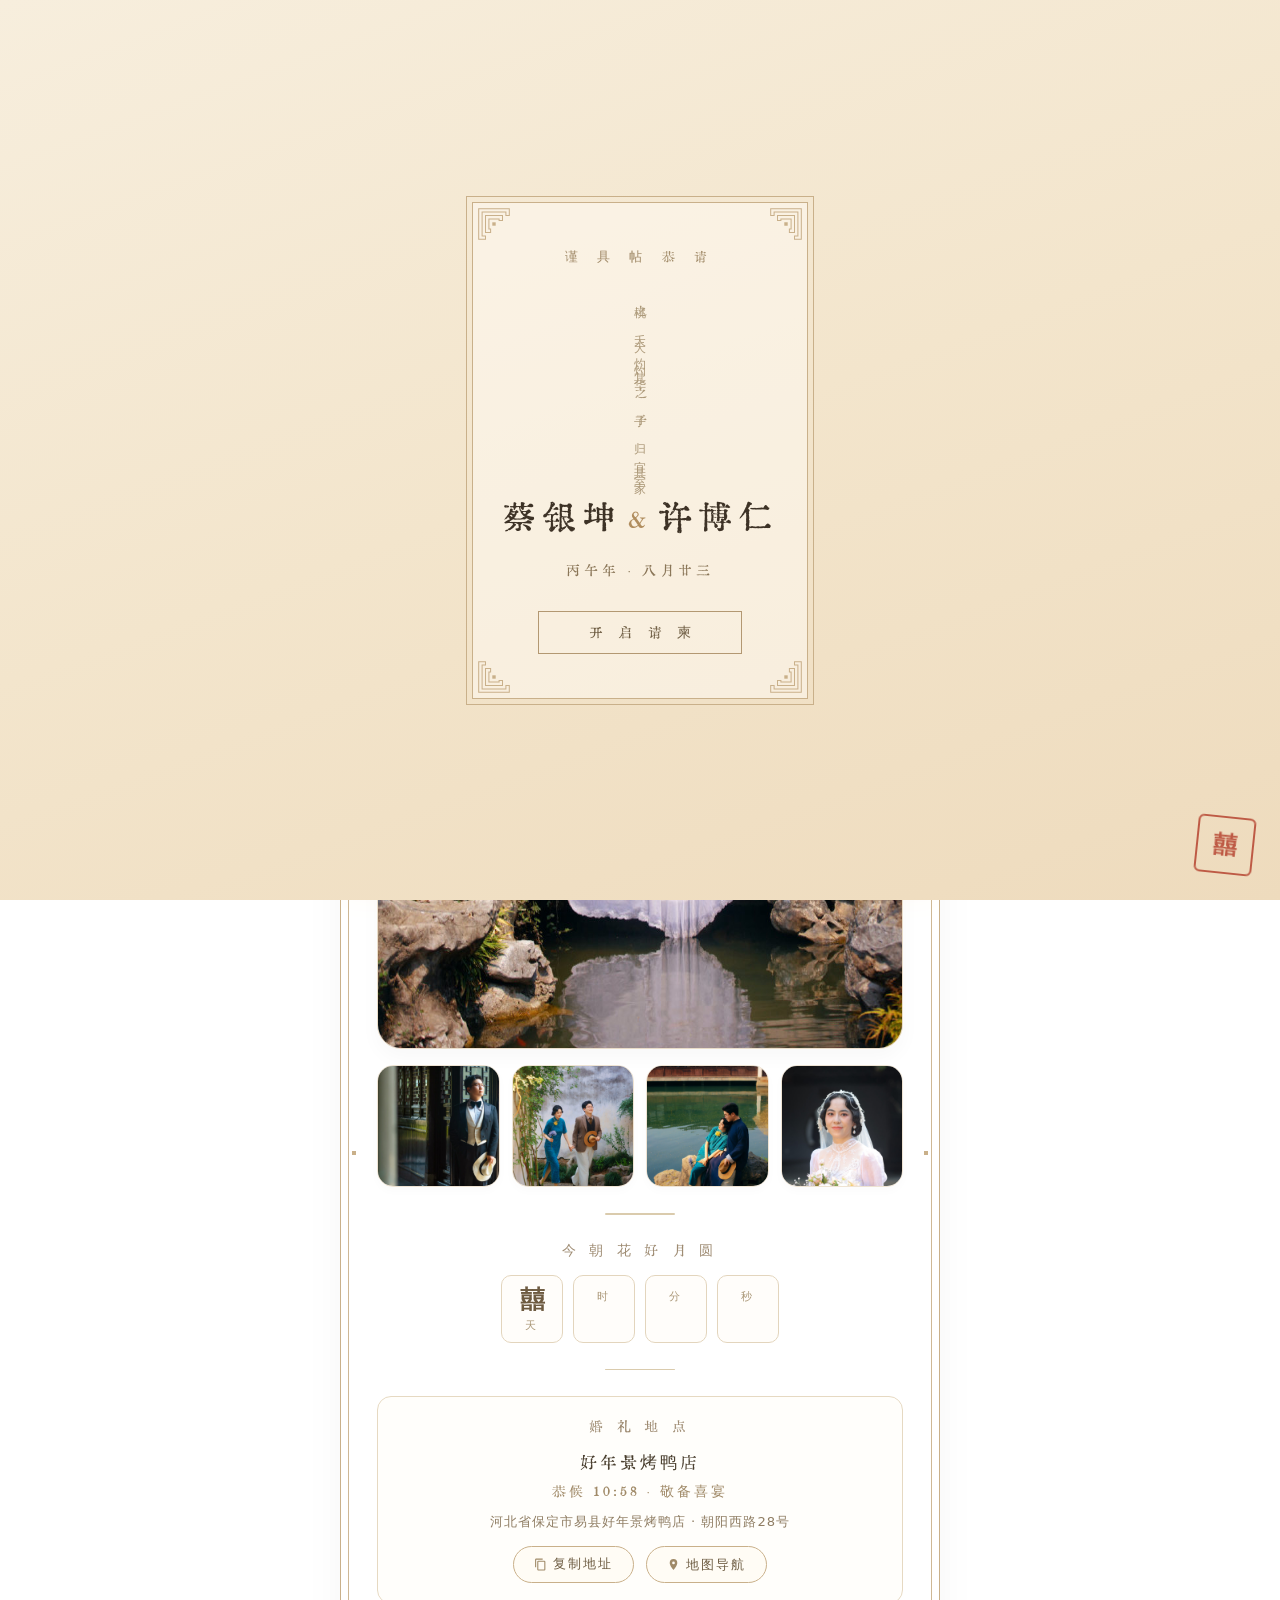
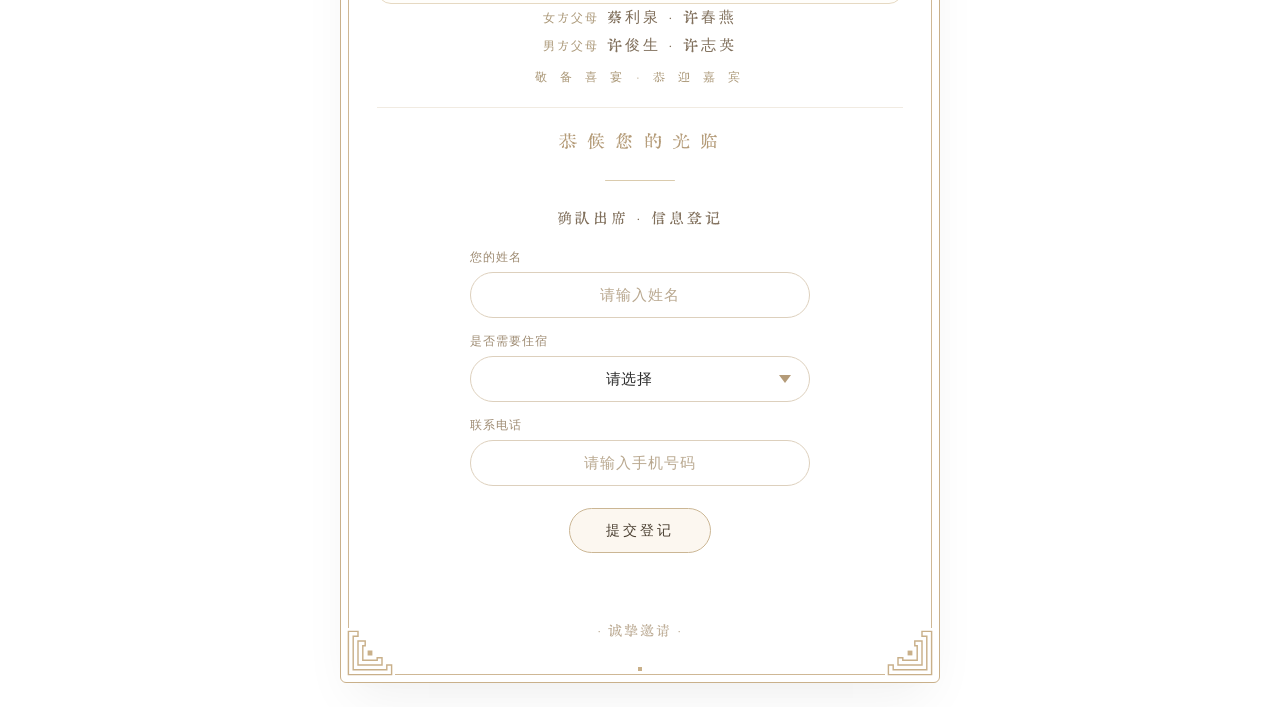
==== commit 4fb0fb7a: "补齐中式礼仪内容：父母敬邀、吉时 10:58、封面竖排桃夭引文 - 地址卡后新增双方父母具名敬邀（女方蔡利泉·许春燕在前，男方许俊生·许志英在后） - 地址卡加「恭候 10:58 · 敬备喜宴」，倒计" ====
--- a/index.html
+++ b/index.html
@@ -247,6 +247,35 @@
             line-height: 1.3;
         }
 
+
+        /* 双方父母敬邀 — 女方父母在前、男方父母在后，立于恭候语之上 */
+        .parents-note {
+            margin-bottom: 6px;
+        }
+
+        .parents-row {
+            font-size: 0.92rem;
+            letter-spacing: 3px;
+            color: #7f6e5a;
+            line-height: 1.9;
+            font-family: 'Huiwen Mincho', 'Noto Serif SC', 'Songti SC', serif;
+        }
+
+        .parents-row em {
+            font-style: normal;
+            font-size: 0.72rem;
+            letter-spacing: 2px;
+            color: #ab9878;
+            margin-right: 8px;
+        }
+
+        .parents-sub {
+            margin-top: 8px;
+            font-size: 0.78rem;
+            letter-spacing: 5px;
+            color: #ab9878;
+            font-family: 'Huiwen Mincho', 'Noto Serif SC', serif;
+        }
 
         /* 恭候光临 — 独立香槟色居中区块 */
         .greeting-line {
@@ -523,6 +552,18 @@
             font-family: 'Huiwen Mincho', 'Noto Serif SC', serif;
         }
 
+        /* 封面诗经引文 — 竖排右起，古典信笺的落笔 */
+        .cover-poem {
+            writing-mode: vertical-rl;
+            font-size: 0.78rem;
+            letter-spacing: 7px;
+            color: #ab9878;
+            line-height: 2;
+            height: 190px;
+            margin: 4px auto 10px;
+            font-family: 'Huiwen Mincho', 'Noto Serif SC', serif;
+        }
+
         .cover-names {
             font-size: 2.1rem;
             letter-spacing: 6px;
@@ -680,6 +721,14 @@
             font-family: 'Huiwen Mincho', 'Noto Serif SC', serif;
         }
 
+        .venue-time {
+            font-size: 0.88rem;
+            letter-spacing: 3px;
+            color: #a08a68;
+            margin-bottom: 10px;
+            font-family: 'Huiwen Mincho', 'Noto Serif SC', serif;
+        }
+
         .venue-addr {
             font-size: 0.82rem;
             color: #8f7d63;
@@ -965,6 +1014,7 @@
                 <svg class="frame-corner frame-corner--br" viewBox="0 0 100 100" aria-hidden="true"><use href="#cornerBracket"/></svg>
                 <svg class="frame-corner frame-corner--bl" viewBox="0 0 100 100" aria-hidden="true"><use href="#cornerBracket"/></svg>
                 <div class="cover-kicker">谨 具 帖 恭 请</div>
+                <div class="cover-poem">桃之夭夭 灼灼其华 之子于归 宜其室家</div>
                 <div class="cover-names">蔡银坤<span class="amp">&</span>许博仁</div>
                 <div class="cover-date">丙午年 · 八月廿三</div>
                 <button class="cover-open-btn" id="coverOpenBtn" type="button">开 启 请 柬</button>
@@ -1053,6 +1103,7 @@
         <div class="venue-card">
             <div class="venue-title">婚 礼 地 点</div>
             <div class="venue-name">好年景烤鸭店</div>
+            <div class="venue-time">恭候 10:58 · 敬备喜宴</div>
             <div class="venue-addr" id="venueAddr">河北省保定市易县</div>
             <div class="venue-actions">
                 <button class="venue-btn" id="copyAddrBtn" type="button">
@@ -1064,6 +1115,13 @@
                     地图导航
                 </a>
             </div>
+        </div>
+
+        <!-- 双方父母敬邀：传统请柬以父母具名（女方父母在前、男方父母在后） -->
+        <div class="parents-note">
+            <div class="parents-row"><em>女方父母</em>蔡利泉 · 许春燕</div>
+            <div class="parents-row"><em>男方父母</em>许俊生 · 许志英</div>
+            <div class="parents-sub">敬 备 喜 宴 · 恭 迎 嘉 宾</div>
         </div>
 
         <!-- 恭候光临 — 香槟色居中独立行 -->
@@ -1427,8 +1485,8 @@
             }
             coverOpenBtn.addEventListener('click', openCover);
 
-            // ----- 婚礼倒计时（2026-10-03 12:00 正午，按本地时区） -----
-            const WEDDING_TS = new Date('2026-10-03T12:00:00+08:00').getTime();
+            // ----- 婚礼倒计时（2026-10-03 10:58 吉时，按本地时区） -----
+            const WEDDING_TS = new Date('2026-10-03T10:58:00+08:00').getTime();
             const cdEls = {
                 d: document.getElementById('cdDays'),
                 h: document.getElementById('cdHours'),
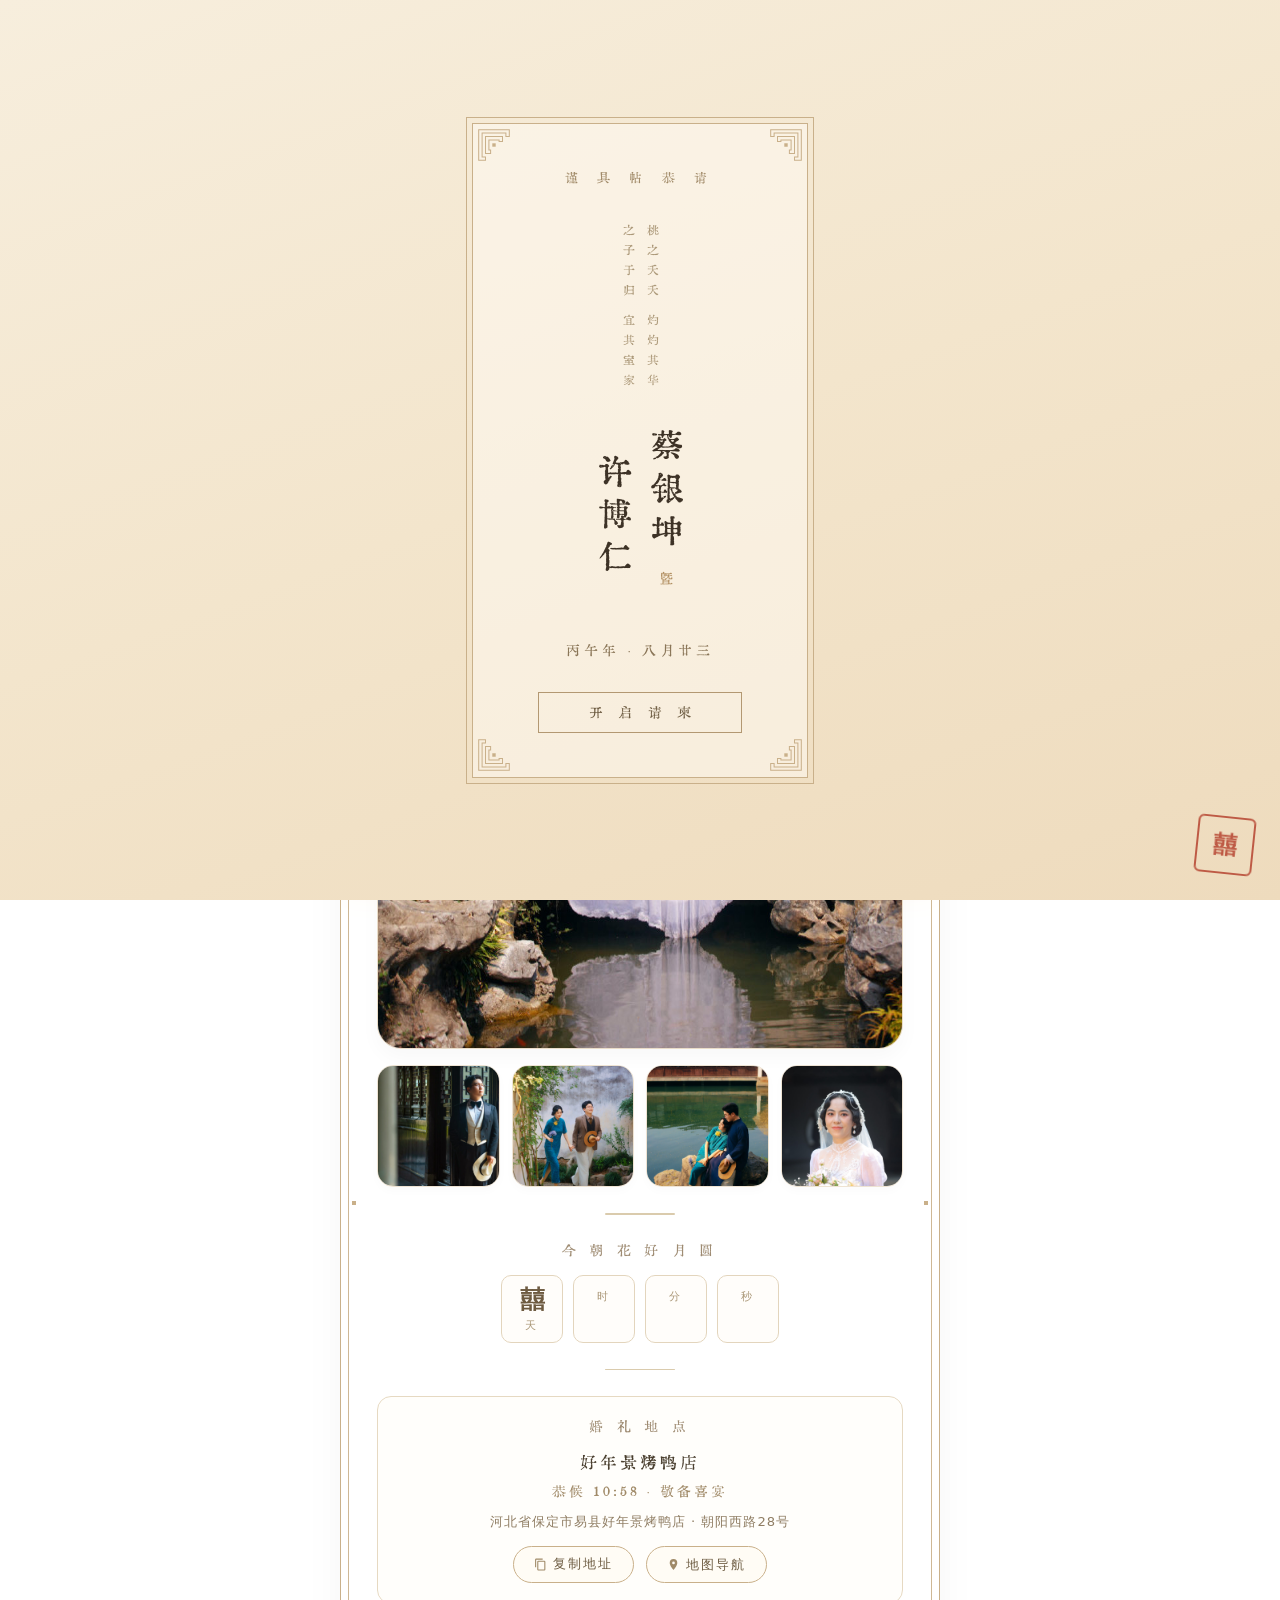
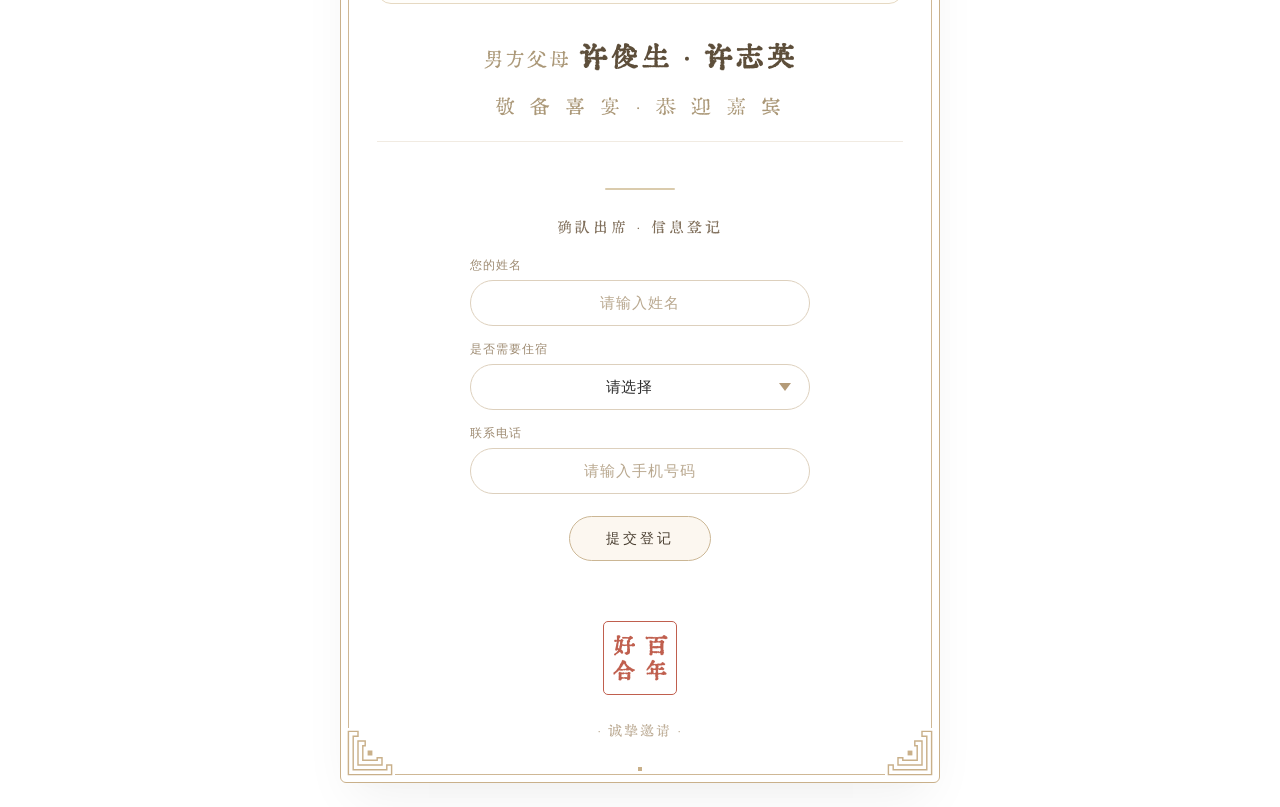
==== commit 09a79aa9: "修复明朝体子集缺字回退，封面竖排暨字，父母敬邀加大，百年好合方印 - 字体子集按页面全部 572 个汉字重打包（印章/引文/父母名等原先缺字回退系统字体，导致「百」字偏大），226KB → 353KB" ====
--- a/index.html
+++ b/index.html
@@ -111,10 +111,9 @@
         .couple-names span {
             display: inline-block;
             margin: 0 clamp(3px, 1.5vw, 8px);
-            font-weight: 300;
+            font-weight: 400;
             color: #c2a57a;
-            font-size: 0.73em;
-            transform: translateY(-2px);
+            font-size: 0.6em;
         }
 
         /* 日期 */
@@ -250,20 +249,23 @@
 
         /* 双方父母敬邀 — 女方父母在前、男方父母在后，立于恭候语之上 */
         .parents-note {
-            margin-bottom: 6px;
+            margin-bottom: 16px;
+            margin-top: 26px;
         }
 
         .parents-row {
-            font-size: 0.92rem;
+            font-size: 1.75rem;
+            font-weight: 700;
             letter-spacing: 3px;
-            color: #7f6e5a;
+            color: #5d4e3a;
             line-height: 1.9;
             font-family: 'Huiwen Mincho', 'Noto Serif SC', 'Songti SC', serif;
         }
 
         .parents-row em {
             font-style: normal;
-            font-size: 0.72rem;
+            font-size: 1.25rem;
+            font-weight: 400;
             letter-spacing: 2px;
             color: #ab9878;
             margin-right: 8px;
@@ -271,7 +273,7 @@
 
         .parents-sub {
             margin-top: 8px;
-            font-size: 0.78rem;
+            font-size: 1.25rem;
             letter-spacing: 5px;
             color: #ab9878;
             font-family: 'Huiwen Mincho', 'Noto Serif SC', serif;
@@ -351,7 +353,7 @@
             to { transform: rotate(360deg); }
         }
 
-        /* 区块分隔细线 — 照片墙 / 倒计时 / 地址卡之间通用 */
+        /* 区块分隔细线 — 照片墙 / 倒计时 / 地址卡 / 回执之间通用 */
         .divider-light {
             width: 70px;
             height: 1.5px;
@@ -486,6 +488,39 @@
             text-align: center;
         }
 
+        /* 内页朱红名章 — 与封面囍印呼应，钤于结尾；
+           2×2 方印布局（篆印常见的四字排布），横向排版避免竖排+字距叠加产生的偏斜 */
+        .footer-seal {
+            display: grid;
+            grid-template-columns: repeat(2, auto);
+            justify-content: center;
+            align-content: center;
+            gap: 4px 10px;
+            width: 74px;
+            height: 74px;
+            margin: 18px auto 10px;
+            padding: 6px;
+            border: 1.5px solid #b5432f;
+            border-radius: 5px;
+            color: #b5432f;
+            font-size: 1.35rem;
+            font-weight: 700;
+            line-height: 1;
+            opacity: 0.85;
+            font-family: 'Huiwen Mincho', 'Noto Serif SC', serif;
+            user-select: none;
+        }
+
+        /* 传统印章读序：右上 → 右下 → 左上 → 左下，用列反转实现 */
+        .footer-seal span {
+            display: block;
+            text-align: center;
+        }
+        .footer-seal .s1 { grid-column: 2; grid-row: 1; }
+        .footer-seal .s2 { grid-column: 2; grid-row: 2; }
+        .footer-seal .s3 { grid-column: 1; grid-row: 1; }
+        .footer-seal .s4 { grid-column: 1; grid-row: 2; }
+
         .footer-note {
             margin-top: 26px;
             font-size: 0.85rem;
@@ -565,18 +600,20 @@
         }
 
         .cover-names {
+            writing-mode: vertical-rl;      /* 竖排右起：先新娘后新郎 */
             font-size: 2.1rem;
-            letter-spacing: 6px;
+            letter-spacing: 10px;
             color: #3d3226;
-            margin-bottom: 8px;
+            margin: 6px auto 2px;
             font-family: 'Huiwen Mincho', 'Noto Serif SC', serif;
-            white-space: nowrap;
+            line-height: 1.55;
+            height: 210px;
         }
 
         .cover-names .amp {
             color: #b08d5e;
-            font-size: 0.72em;
-            margin: 0 6px;
+            font-size: 0.42em;
+            margin: 14px 0;
         }
 
         .cover-date {
@@ -1015,7 +1052,7 @@
                 <svg class="frame-corner frame-corner--bl" viewBox="0 0 100 100" aria-hidden="true"><use href="#cornerBracket"/></svg>
                 <div class="cover-kicker">谨 具 帖 恭 请</div>
                 <div class="cover-poem">桃之夭夭 灼灼其华 之子于归 宜其室家</div>
-                <div class="cover-names">蔡银坤<span class="amp">&</span>许博仁</div>
+                <div class="cover-names">蔡银坤<span class="amp">暨</span>许博仁</div>
                 <div class="cover-date">丙午年 · 八月廿三</div>
                 <button class="cover-open-btn" id="coverOpenBtn" type="button">开 启 请 柬</button>
             </div>
@@ -1034,9 +1071,9 @@
         <svg class="frame-corner frame-corner--bl" viewBox="0 0 100 100" aria-hidden="true"><use href="#cornerBracket"/></svg>
         <div class="ornament"></div>
 
-        <!-- 新人姓名 许博仁 & 蔡银坤 -->
+        <!-- 新人姓名 蔡银坤 暨 许博仁 -->
         <h1 class="couple-names">
-            蔡银坤 <span>&</span> 许博仁 
+            蔡银坤 <span>暨</span> 许博仁
         </h1>
 
         <!-- 日期 2026.10.03 及农历 -->
@@ -1119,13 +1156,13 @@
 
         <!-- 双方父母敬邀：传统请柬以父母具名（女方父母在前、男方父母在后） -->
         <div class="parents-note">
-            <div class="parents-row"><em>女方父母</em>蔡利泉 · 许春燕</div>
+        <!--   <div class="parents-row"><em>女方父母</em>蔡利泉 · 许春燕</div> -->
             <div class="parents-row"><em>男方父母</em>许俊生 · 许志英</div>
             <div class="parents-sub">敬 备 喜 宴 · 恭 迎 嘉 宾</div>
         </div>
 
         <!-- 恭候光临 — 香槟色居中独立行 -->
-        <div class="greeting-line">恭 候 您 的 光 临</div>
+        <div class="greeting-line"></div>
 
         <!-- 背景音乐：放入 assets/music/bgm.mp3 后右上角自动出现音乐图标 -->
         <div class="music-btn" id="musicBtn" role="button" aria-label="背景音乐开关" tabindex="0" aria-pressed="false">
@@ -1162,6 +1199,7 @@
             <div id="confirmationMessage" class="submission-message"></div>
         </div>
 
+        <div class="footer-seal" role="img" aria-label="印章：百年好合"><span class="s1">百</span><span class="s2">年</span><span class="s3">好</span><span class="s4">合</span></div>
         <div class="footer-note">· 诚挚邀请 ·</div>
     </main>
 
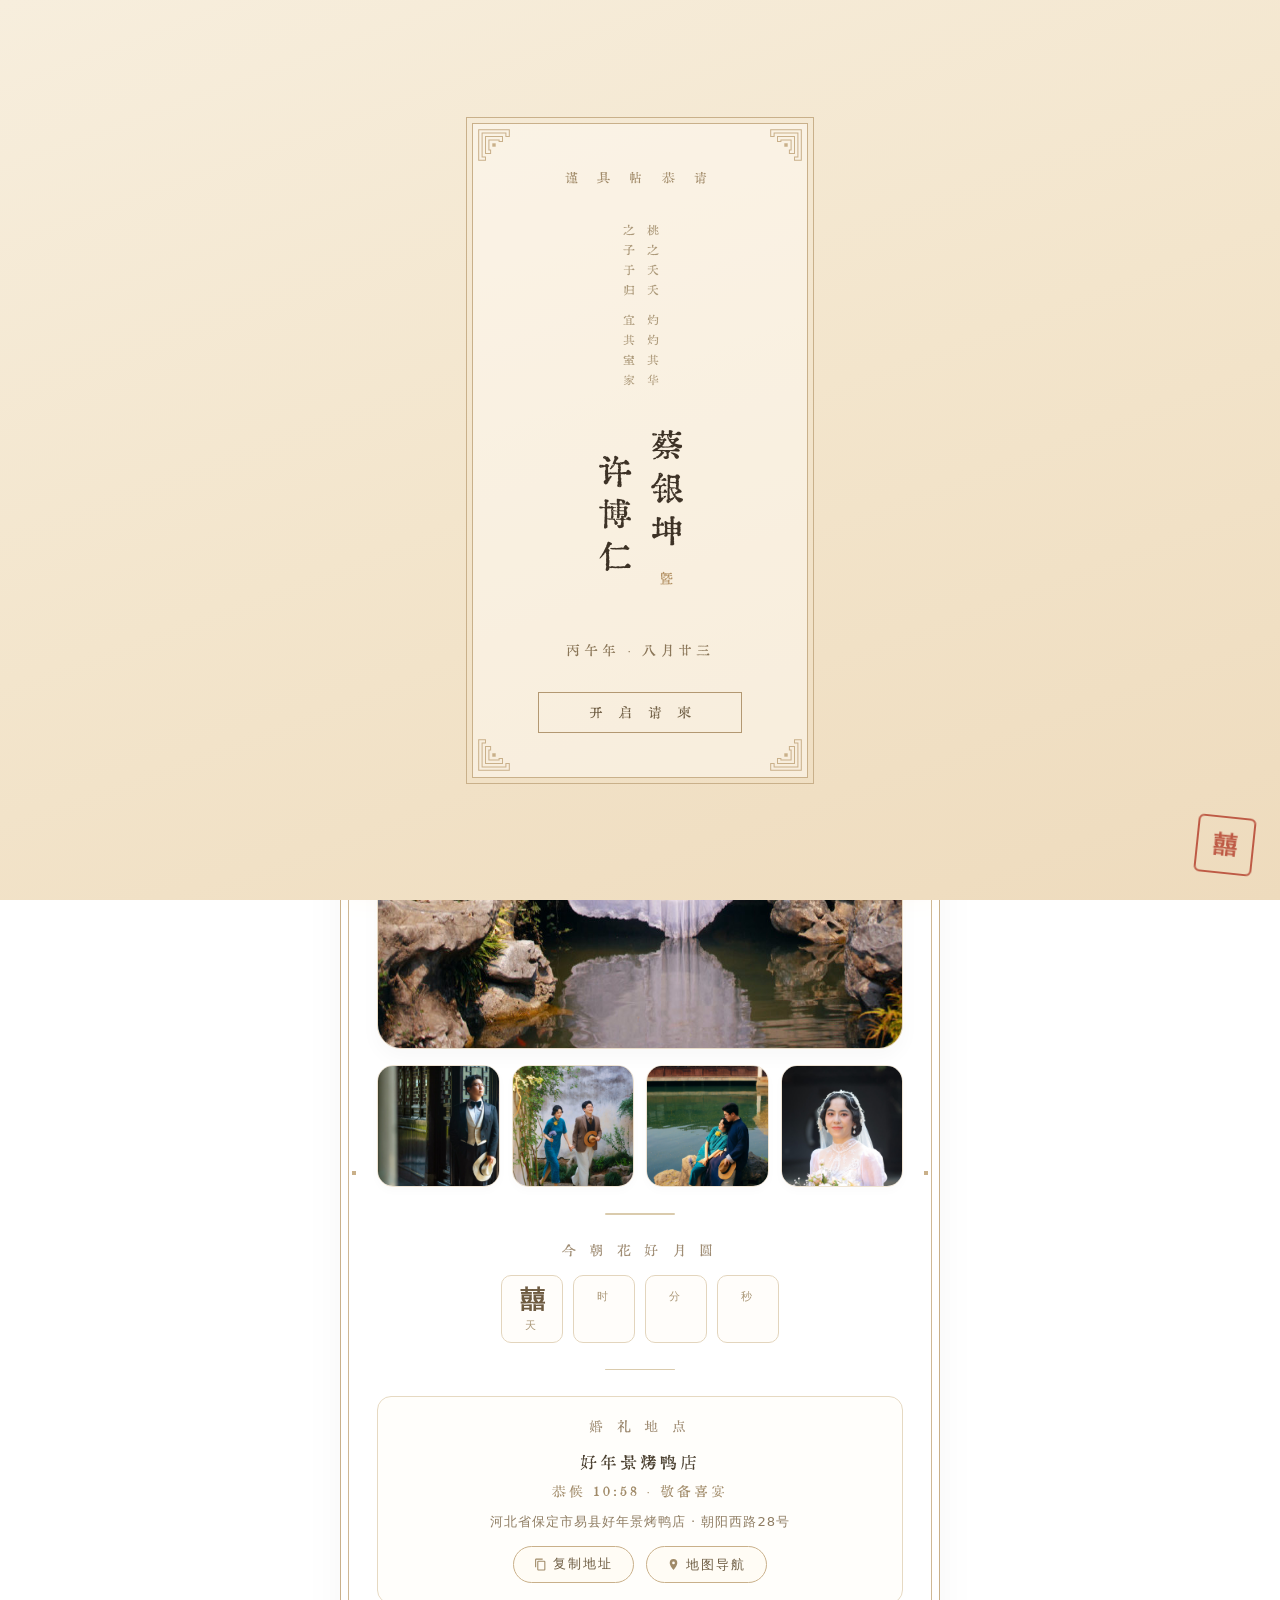
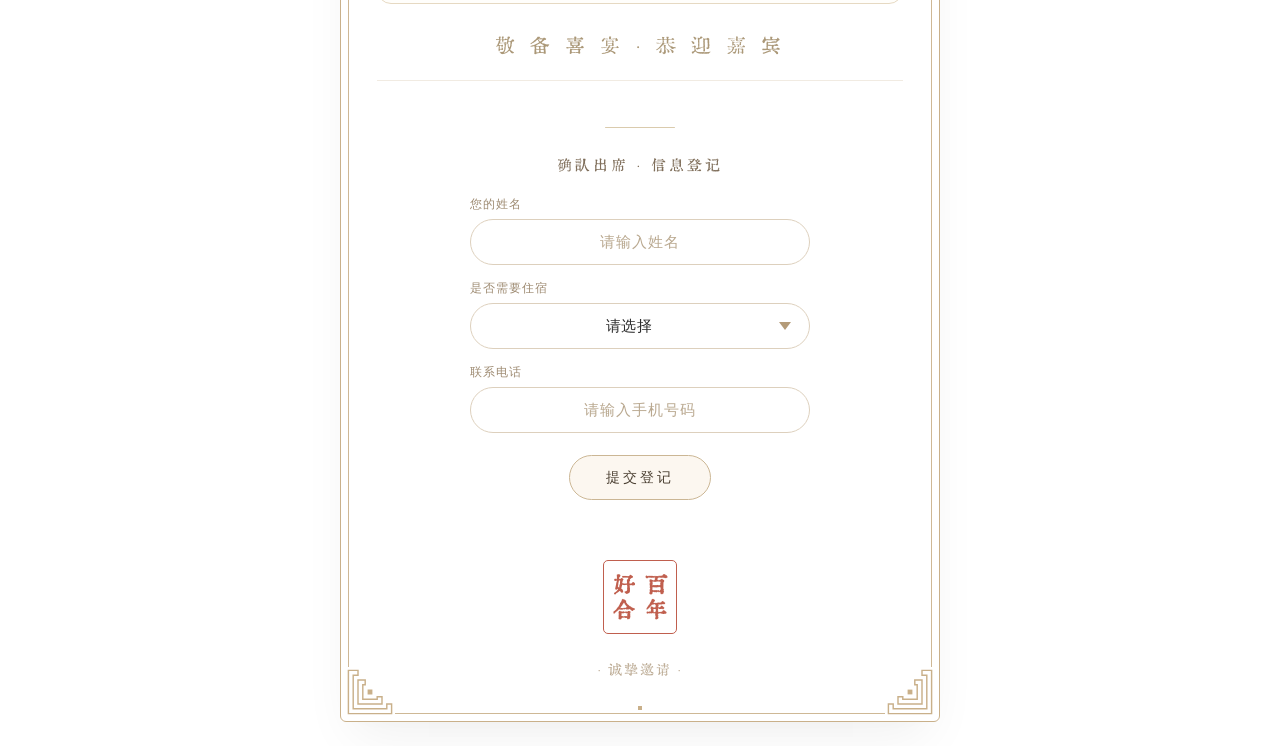
==== commit 695daaca: "父母敬邀区字号改为 clamp 随屏自适应，窄屏不串行 - 姓名行/引导字/副题均用 clamp 随视口宽度收缩，宽屏保留原大字号 - 副题与姓名行加 white-space: nowrap 兜底防折" ====
--- a/index.html
+++ b/index.html
@@ -253,30 +253,34 @@
             margin-top: 26px;
         }
 
+        /* 姓名行同样随屏收缩：最窄 360px 视口（卡片内宽约 316px）也不折行 */
         .parents-row {
-            font-size: 1.75rem;
+            font-size: clamp(1.15rem, 6.5vw, 1.75rem);
             font-weight: 700;
             letter-spacing: 3px;
             color: #5d4e3a;
             line-height: 1.9;
+            white-space: nowrap;
             font-family: 'Huiwen Mincho', 'Noto Serif SC', 'Songti SC', serif;
         }
 
         .parents-row em {
             font-style: normal;
-            font-size: 1.25rem;
+            font-size: clamp(0.85rem, 4vw, 1.25rem);
             font-weight: 400;
             letter-spacing: 2px;
             color: #ab9878;
             margin-right: 8px;
         }
 
+        /* 副题字距较大，字号随屏收缩（clamp）防止窄屏串行；空白不换行 */
         .parents-sub {
             margin-top: 8px;
-            font-size: 1.25rem;
+            font-size: clamp(0.85rem, 3.4vw, 1.25rem);
             letter-spacing: 5px;
             color: #ab9878;
             font-family: 'Huiwen Mincho', 'Noto Serif SC', serif;
+            white-space: nowrap;
         }
 
         /* 恭候光临 — 独立香槟色居中区块 */
@@ -1157,7 +1161,7 @@
         <!-- 双方父母敬邀：传统请柬以父母具名（女方父母在前、男方父母在后） -->
         <div class="parents-note">
         <!--   <div class="parents-row"><em>女方父母</em>蔡利泉 · 许春燕</div> -->
-            <div class="parents-row"><em>男方父母</em>许俊生 · 许志英</div>
+        <!--   <div class="parents-row"><em>男方父母</em>许俊生 · 许志英</div> -->
             <div class="parents-sub">敬 备 喜 宴 · 恭 迎 嘉 宾</div>
         </div>
 
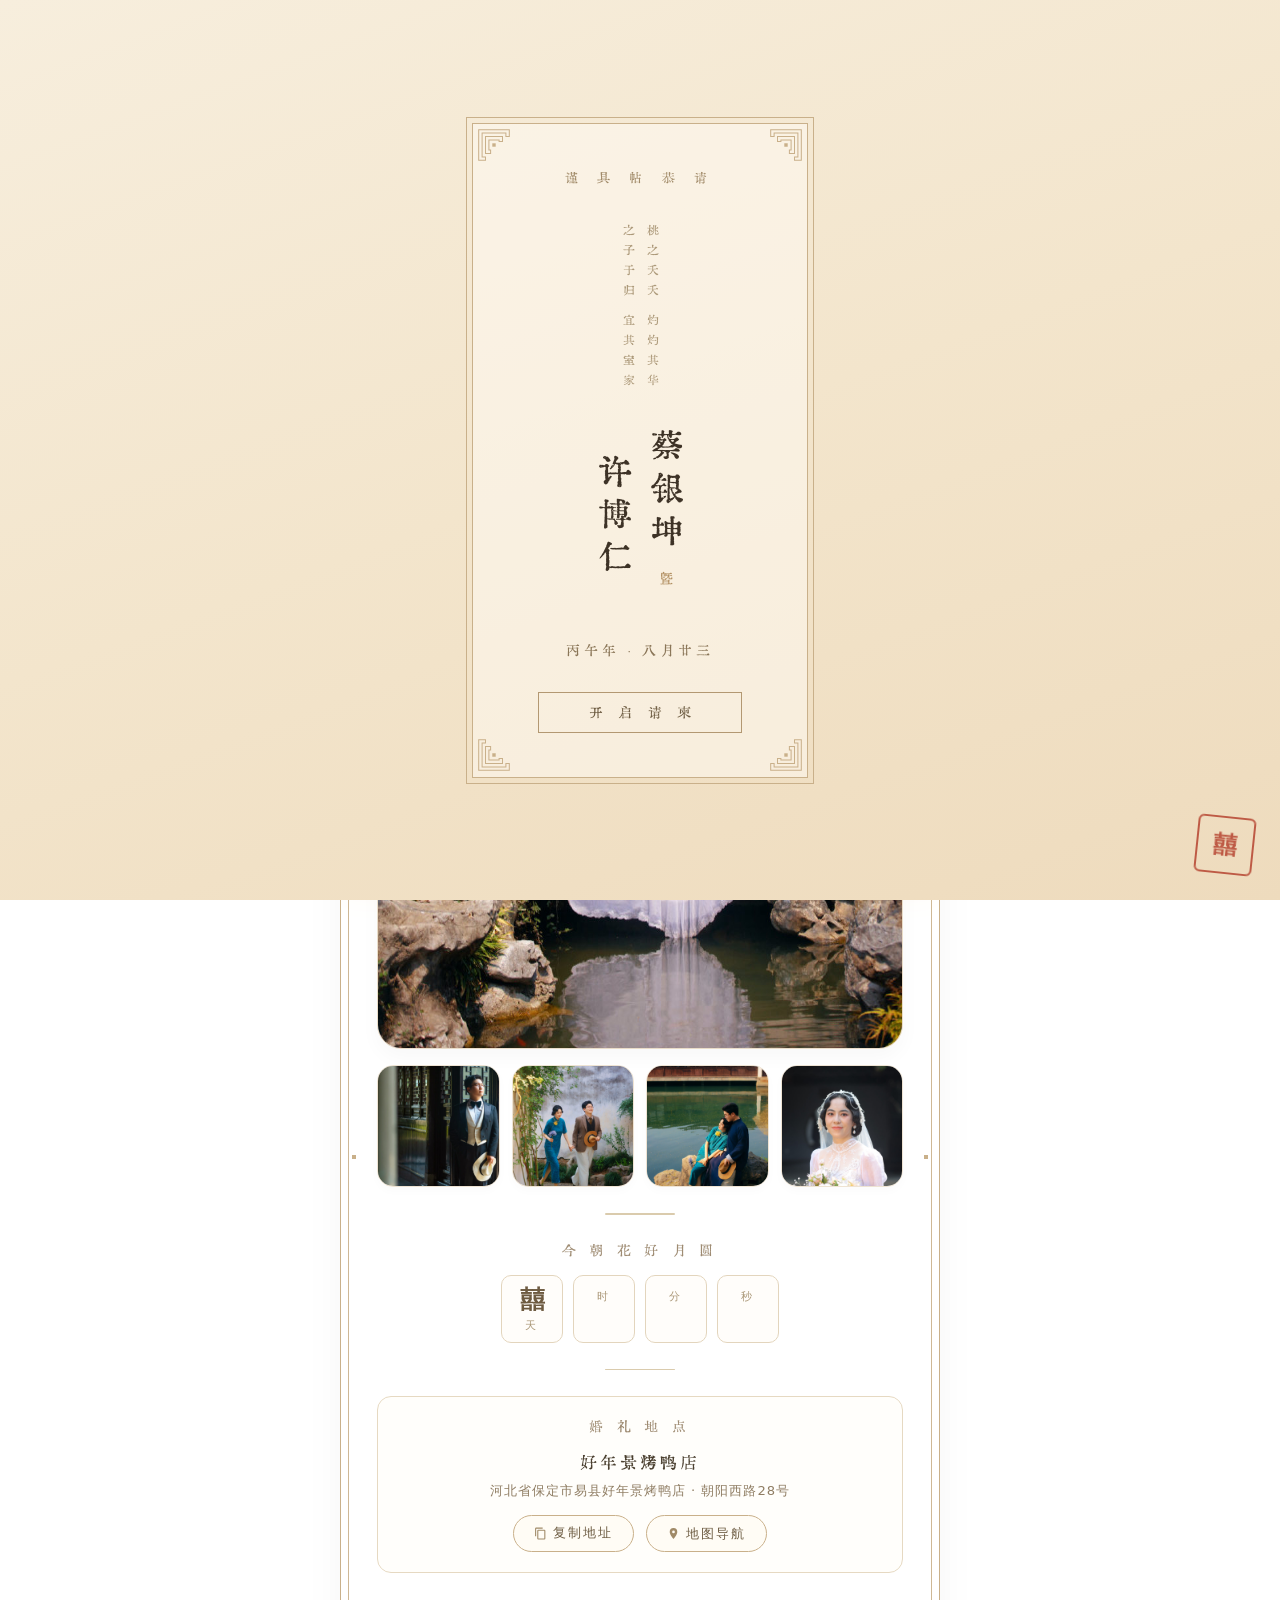
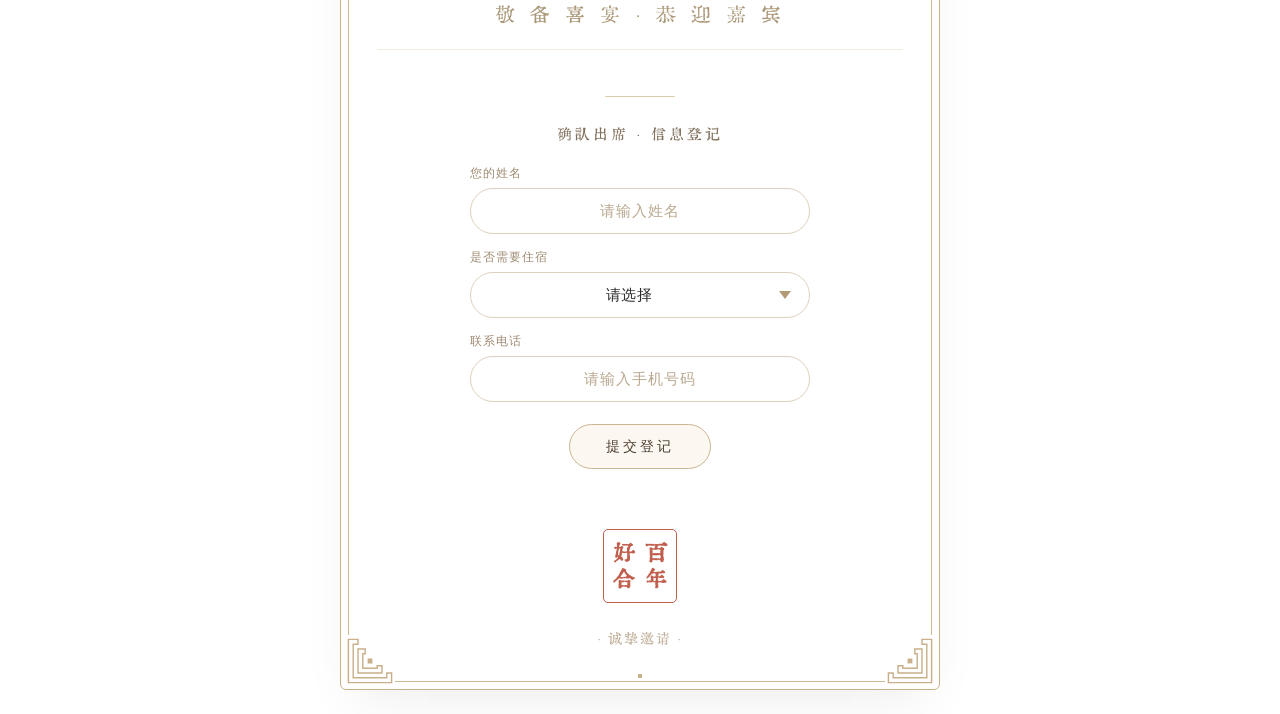
==== commit 18ea3be3: "吉时 10:58 并入开头日期行，地址卡去掉重复的恭候敬备喜宴 - 开头日期行改为「2026.10.03 · 10:58」，与倒计时目标一致 - 删除地址卡「恭候 10:58 · 敬备喜宴」及其样式，" ====
--- a/index.html
+++ b/index.html
@@ -762,14 +762,6 @@
             font-family: 'Huiwen Mincho', 'Noto Serif SC', serif;
         }
 
-        .venue-time {
-            font-size: 0.88rem;
-            letter-spacing: 3px;
-            color: #a08a68;
-            margin-bottom: 10px;
-            font-family: 'Huiwen Mincho', 'Noto Serif SC', serif;
-        }
-
         .venue-addr {
             font-size: 0.82rem;
             color: #8f7d63;
@@ -1080,9 +1072,9 @@
             蔡银坤 <span>暨</span> 许博仁
         </h1>
 
-        <!-- 日期 2026.10.03 及农历 -->
+        <!-- 日期 2026.10.03 10:58 及农历 -->
         <div class="wedding-date">
-            2026.10.03
+            2026.10.03 · 10:58
         </div>
         <div class="lunar-date">
             农历丙午年 八月廿三 · 星期六
@@ -1144,7 +1136,6 @@
         <div class="venue-card">
             <div class="venue-title">婚 礼 地 点</div>
             <div class="venue-name">好年景烤鸭店</div>
-            <div class="venue-time">恭候 10:58 · 敬备喜宴</div>
             <div class="venue-addr" id="venueAddr">河北省保定市易县</div>
             <div class="venue-actions">
                 <button class="venue-btn" id="copyAddrBtn" type="button">
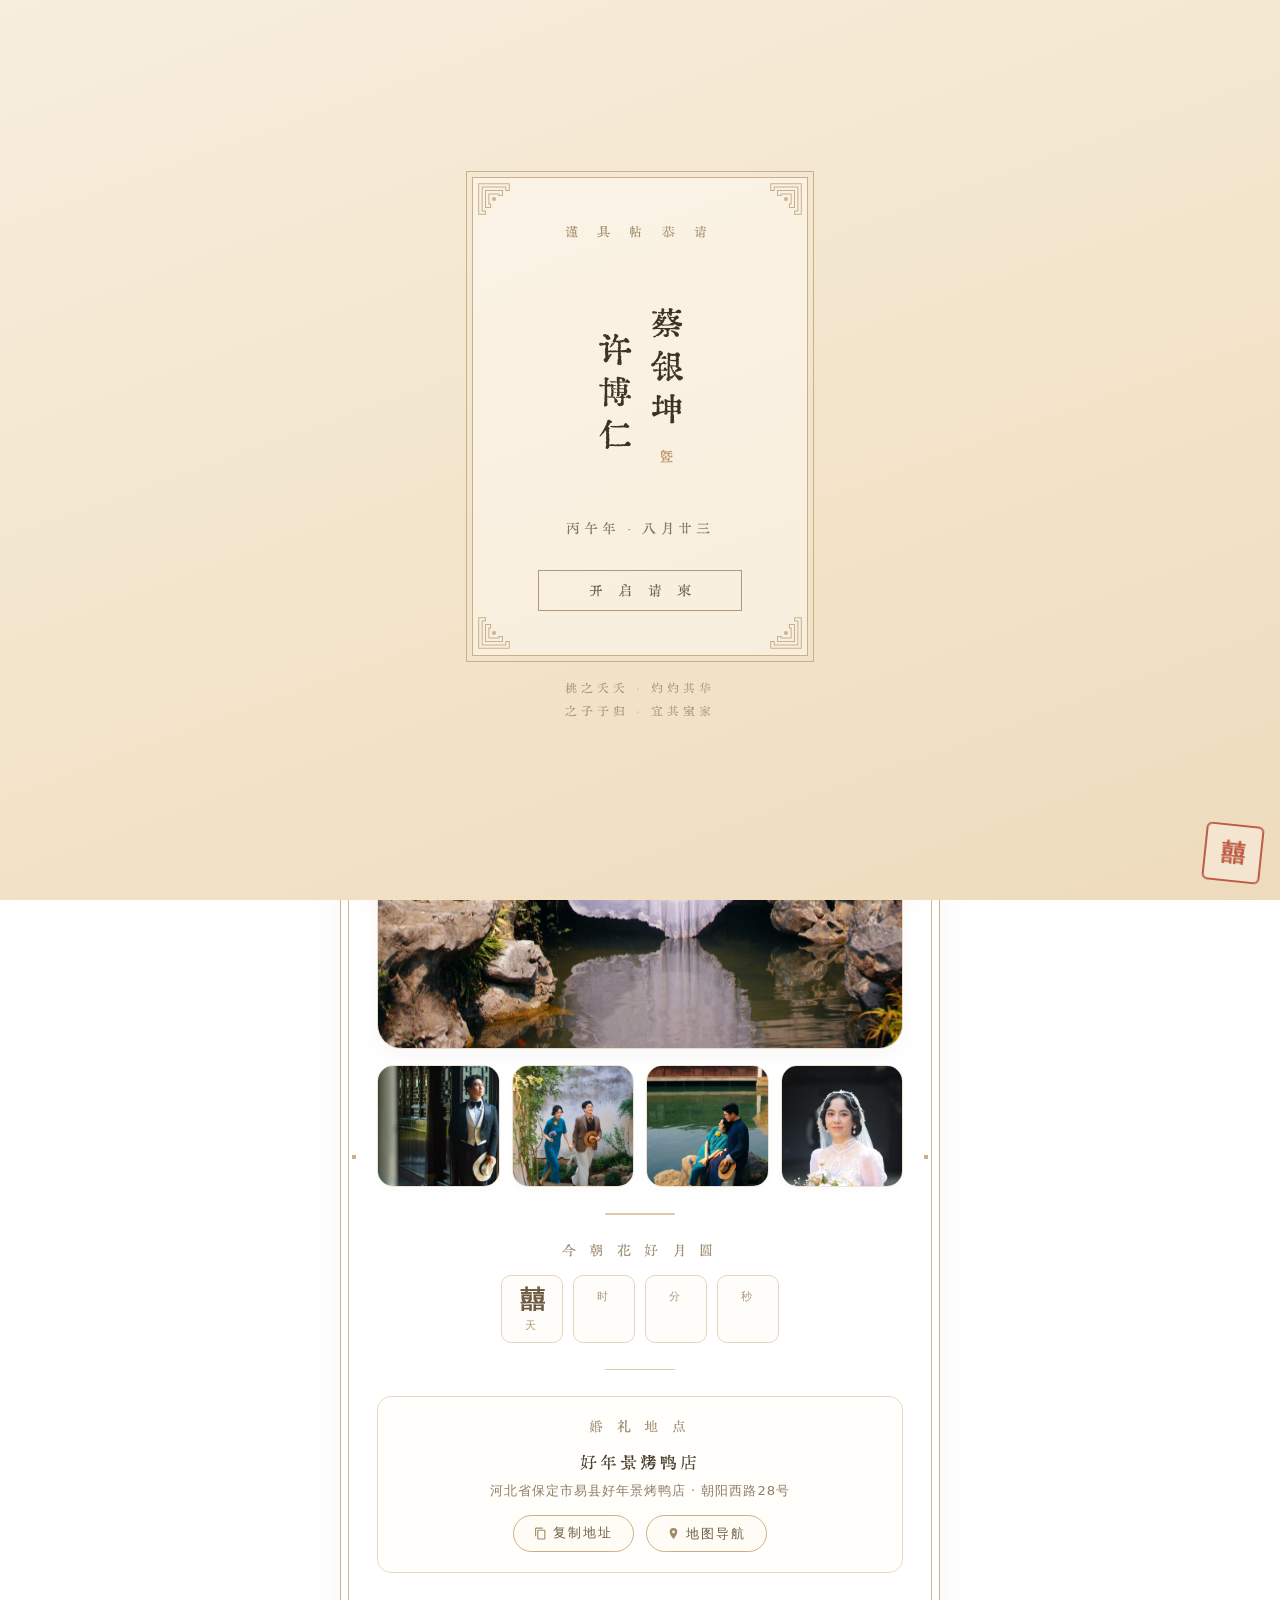
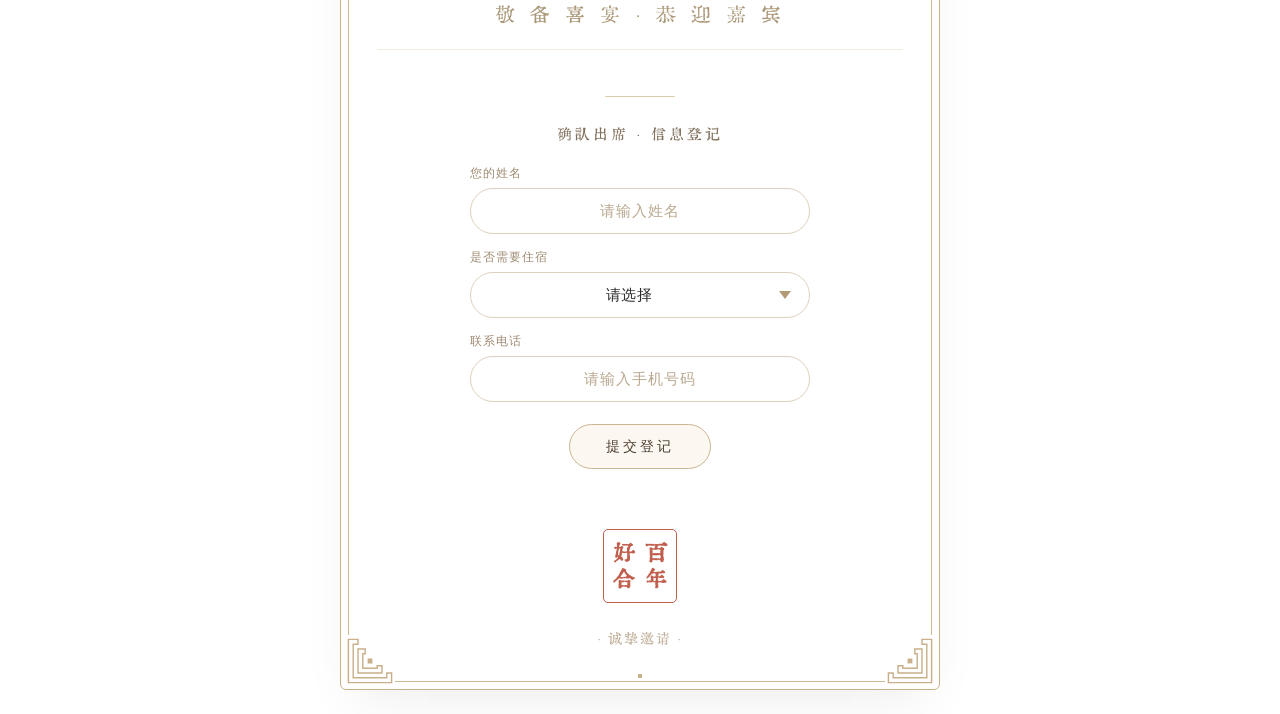
==== commit c79c92b1: "封面桃夭引文改为横排双行移至卷轴框外下方，修复囍印错位 - 引文从框内竖排改为框外横排双行题款，卷轴框内只留核心信息 - 修复挪动引文时 div 层级错配导致囍印被挤出视野的问题 - 囍印偏移收进至 " ====
--- a/index.html
+++ b/index.html
@@ -591,15 +591,13 @@
             font-family: 'Huiwen Mincho', 'Noto Serif SC', serif;
         }
 
-        /* 封面诗经引文 — 竖排右起，古典信笺的落笔 */
+        /* 封面诗经引文 — 横排双行，置于卷轴框外下方作题款 */
         .cover-poem {
-            writing-mode: vertical-rl;
             font-size: 0.78rem;
-            letter-spacing: 7px;
+            letter-spacing: 4px;
             color: #ab9878;
-            line-height: 2;
-            height: 190px;
-            margin: 4px auto 10px;
+            line-height: 1.9;
+            margin-top: 20px;
             font-family: 'Huiwen Mincho', 'Noto Serif SC', serif;
         }
 
@@ -609,6 +607,7 @@
             letter-spacing: 10px;
             color: #3d3226;
             margin: 6px auto 2px;
+            margin-top: 50px;
             font-family: 'Huiwen Mincho', 'Noto Serif SC', serif;
             line-height: 1.55;
             height: 210px;
@@ -647,10 +646,11 @@
             letter-spacing: 8px;
         }
 
+        /* 囍印 — 钤于卷轴框右下角（框内右下，引文移出框后印不再被内容顶出视野） */
         .cover-seal {
             position: absolute;
-            right: 26px;
-            bottom: 26px;
+            right: 18px;
+            bottom: 18px;
             width: 58px;
             height: 58px;
             border: 2px solid #b5432f;
@@ -665,6 +665,8 @@
             font-family: 'Huiwen Mincho', 'Noto Serif SC', serif;
             opacity: 0.85;
             user-select: none;
+            background: rgba(255, 252, 245, 0.35);
+            z-index: 2;
         }
 
         /* 卷轴展开后的入场 */
@@ -1047,12 +1049,14 @@
                 <svg class="frame-corner frame-corner--br" viewBox="0 0 100 100" aria-hidden="true"><use href="#cornerBracket"/></svg>
                 <svg class="frame-corner frame-corner--bl" viewBox="0 0 100 100" aria-hidden="true"><use href="#cornerBracket"/></svg>
                 <div class="cover-kicker">谨 具 帖 恭 请</div>
-                <div class="cover-poem">桃之夭夭 灼灼其华 之子于归 宜其室家</div>
                 <div class="cover-names">蔡银坤<span class="amp">暨</span>许博仁</div>
                 <div class="cover-date">丙午年 · 八月廿三</div>
                 <button class="cover-open-btn" id="coverOpenBtn" type="button">开 启 请 柬</button>
             </div>
+            <!-- 引文置于卷轴框外下方，作整幅封面的题款 -->
+            <div class="cover-poem">桃之夭夭 · 灼灼其华<br>之子于归 · 宜其室家</div>
         </div>
+        <!-- 囍印：绝对定位于整幅封面（含题款）的右下角 -->
         <div class="cover-seal">囍</div>
     </div>
 
